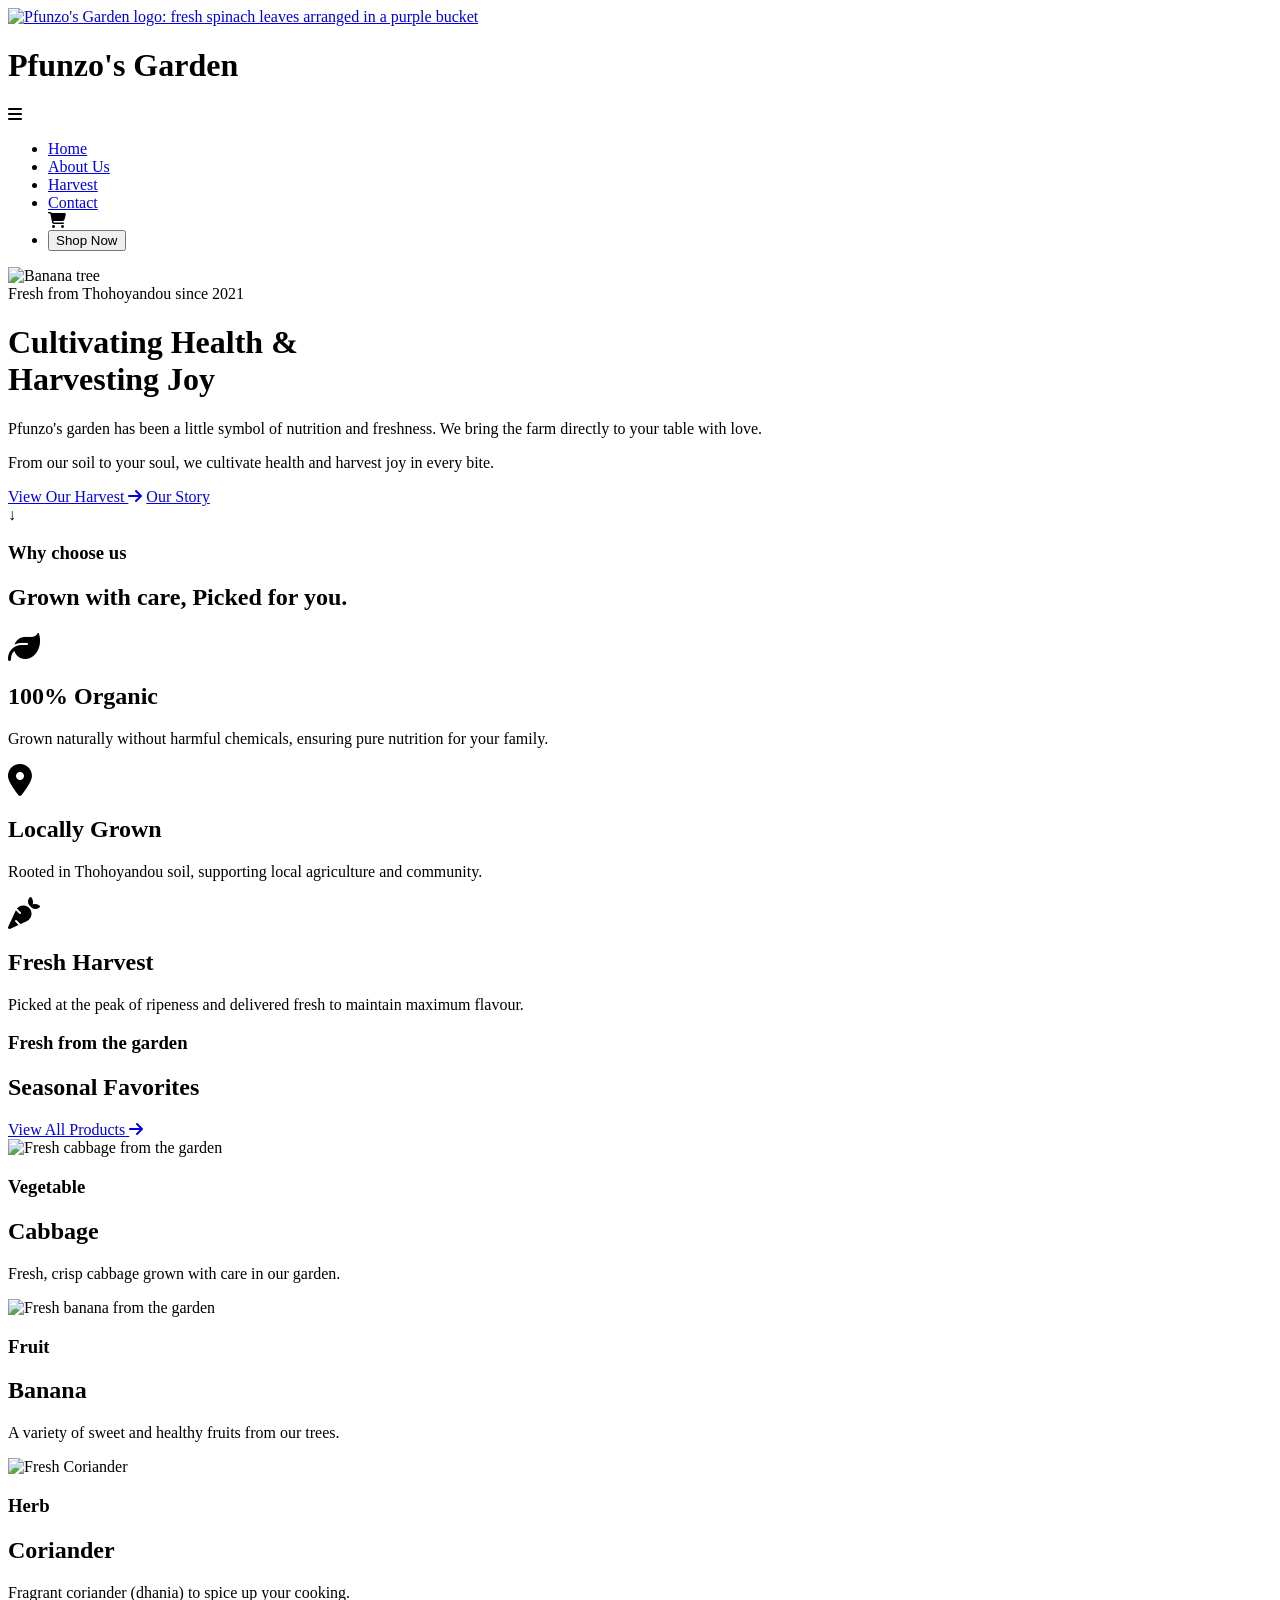
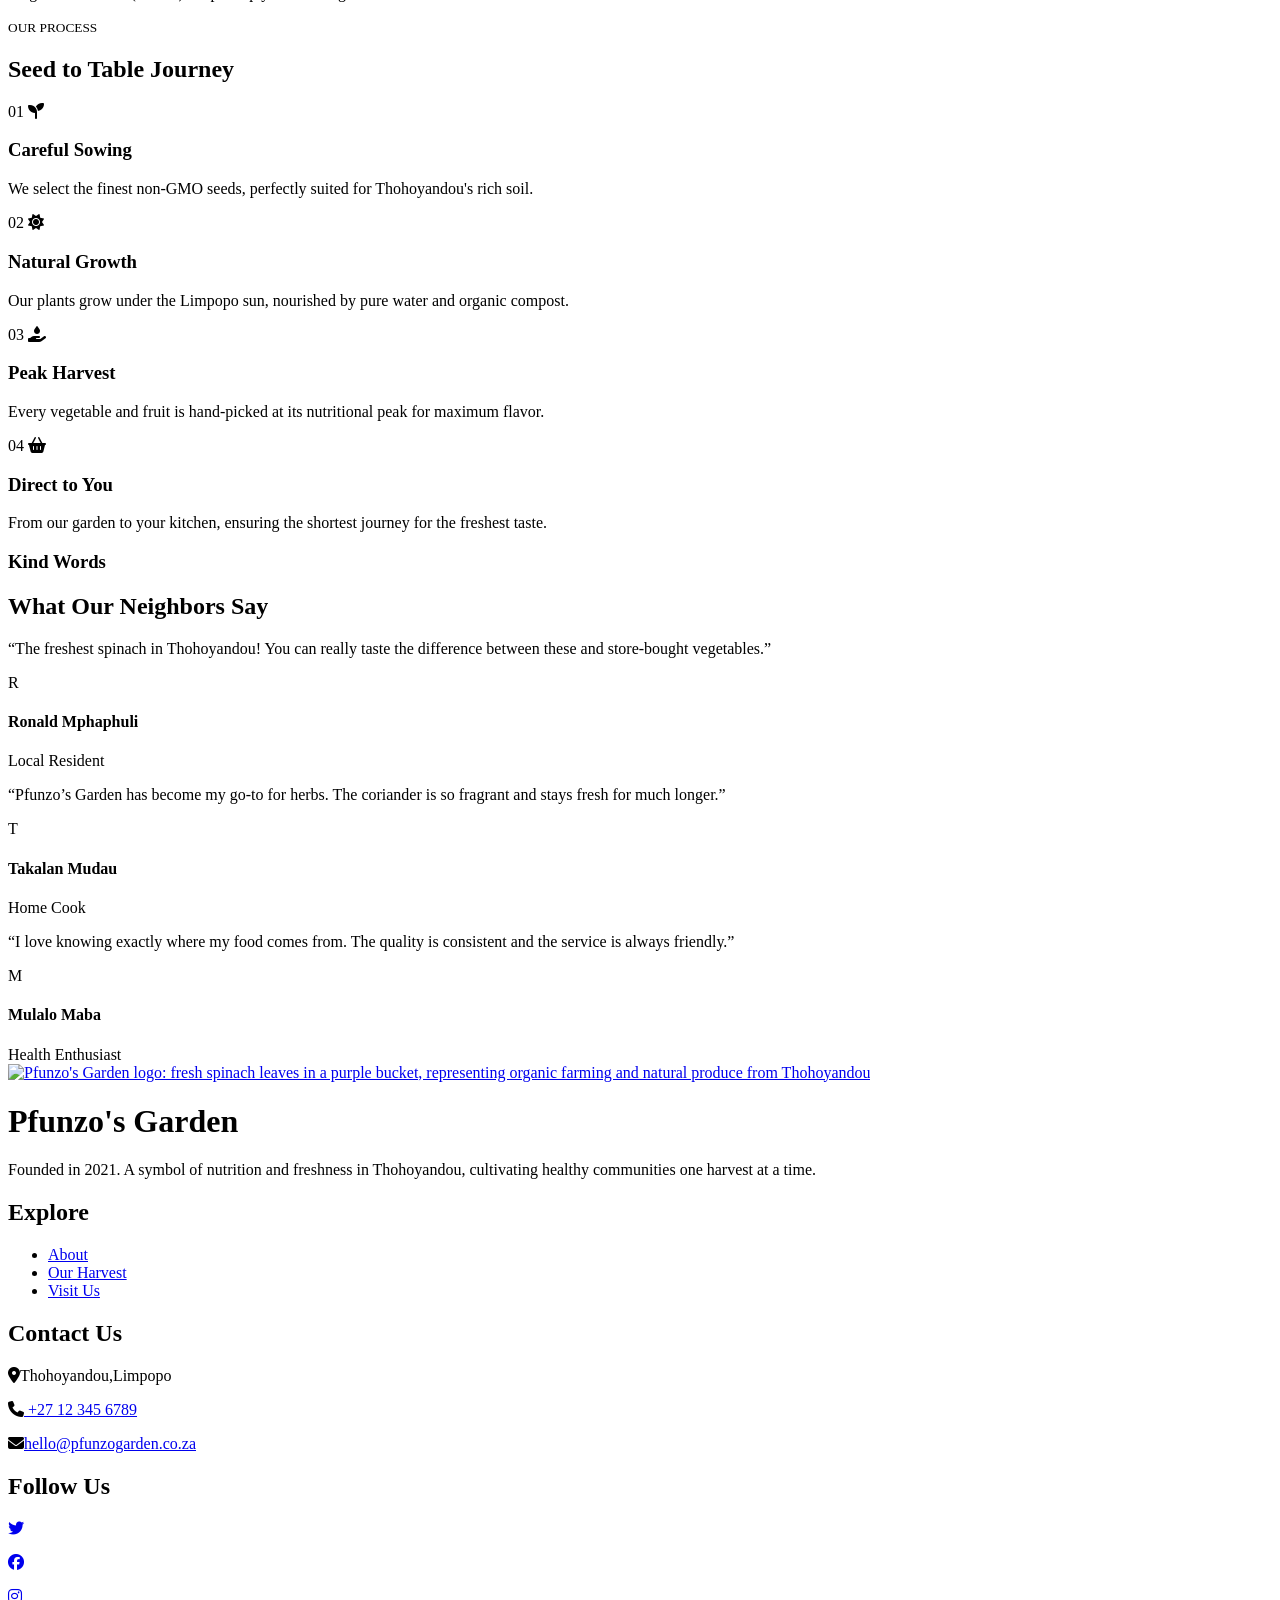
==== index.html @ eeae76d4 "Add files via upload" ====
<!DOCTYPE html>
<html>

<head>
    <title>Pfunzo's Garden | Home </title>
    <meta name="viewport" content="width=device-width, initial-scale=1.0">
    <link rel="stylesheet" href="css/navigation.css">
    <link rel="stylesheet" href="css/footer.css">
    <link rel="stylesheet" href="css/base.css">
    <link rel="stylesheet" href="css/index.css">
    <link href="https://fonts.googleapis.com/css2?family=Poppins:wght@400;500;600;700;800&display=swap" rel="stylesheet">
    <link rel="stylesheet" href="https://cdnjs.cloudflare.com/ajax/libs/font-awesome/6.4.0/css/all.min.css">

<body>

<header>
    <div class="logo-area">
        <a href="index.html">
            <img src="assets/images/logo.png" 
                 alt="Pfunzo's Garden logo: fresh spinach leaves arranged in a purple bucket">
        </a>
        <h1>Pfunzo's <span>Garden</span></h1>
    </div>

    <nav id="menu">
        <div class="menu-toggle" id="hamburger">
            <i class="fas fa-bars"></i> <!-- hamburger icon -->
        </div>
        <ul>
            <li><a href="index.html" >Home</a></li>
            <li><a href="about-us.html">About Us</a></li>
            <li><a href="products.html">Harvest</a></li>
            <li><a href="contact-us.html">Contact</a></li>
            <li class="fas fa-shopping-cart"></li>
            <li>
                <a href="products.html">
                    <button class="btn">Shop Now</button>
                </a>
            </li>
        </ul>
    </nav>
</header>

   

    <main>
        <!--    HERO     IMAGE-->
        <div class="hero">
            <img src="assets/images/hero.jpg" alt="Banana tree" loading="lazy">

            <div class="hero-overlay"></div>

            <div class="hero-content animate">
                <span class="tagline">Fresh from Thohoyandou since 2021</span>

                <!--<h1>
                    Cultivating   <span class="green">Health</span> &<span class="next-line"></span> 
                    Harvesting <span class="orange">Joy</span>
                </h1>-->

                <h1>
                    Cultivating <span class="green">Health</span> &<br>
                    Harvesting <span class="orange">Joy</span>
                </h1>

                <p>
                    Pfunzo's garden has been a little symbol of nutrition and freshness.
                    We bring the farm directly to your table with love.
                </p>
                <p>
                    From our soil to your soul, we cultivate health and harvest joy in every bite.
                </p>

                <div class="hero-buttons">
                    <a class="btn primary" href="products.html" >View Our Harvest <i class="fas fa-arrow-right"></i></a>
                    <a  href="about-us.html" class="btn secondary">Our Story</a>
                </div>

                <div class="down-arrow">
                    ↓
                </div>
            </div>
        </div>

        <!-- Mission -->
        <div class="product-mission">
            <h3>Why choose us</h3>
            <h2>Grown with care, Picked for you.</h2>

            <section class="garden-morale">
            
                <div class="product-category organic" >
                    <i class="fas fa-leaf fa-2x"></i>         <!-- organic -->
                    <h1>100% Organic</h1>
                    <p>Grown naturally without harmful chemicals, ensuring pure nutrition for your family.</p>

                </div>

                <div class="product-category local">
                    <i class="fas fa-map-marker-alt fa-2x"></i> <!-- local -->
                    <h1>Locally Grown</h1>
                    <p>Rooted in Thohoyandou soil, supporting local agriculture and community.</p>

                </div>

                <div class="product-category harvest">
                    <i class="fas fa-carrot fa-2x"></i>        <!-- fresh harvest -->
                    <h1>Fresh Harvest</h1>
                    <p>Picked at the peak of ripeness and delivered fresh to maintain maximum flavour.</p>

                </div>
                
            </section>
        
        </div>
       
        <!-- Products -->
        <div class="products">
            <h3 class="products-h3">Fresh from the garden</h3>
            <div class="products-header">
                 <h2 >Seasonal Favorites
                
            </h2>
            <a href="products.html" class="view-products">
                    View All Products
                    <i class="fas fa-arrow-right"></i>
                 </a>
            </div>
           
            
           <div class="product-grid">
                <div class="product-card">
                    <img src="assets/images/cabbage.jpg" alt="Fresh cabbage from the garden">
                    <h3 class="top-header"> Vegetable</h3>
                    <h2>Cabbage</h2>
                    <p>Fresh, crisp cabbage grown with care in our garden.</p>
                    <!--<p>In Season Now</p>
                    <a href="products.html"></a>-->
                </div>

                <div class="product-card">
                    <img src="assets/images/banana.jpg" alt="Fresh banana from the garden">
                    <h3 class="top-header">Fruit</h3>
                    <h2>Banana</h2>
                    <p>A variety of sweet and healthy fruits from our trees.</p>
                   <!-- <p>In Season Now</p>
                    <a href="products.html"></a>-->
                </div>

                <div class="product-card">
                    <img src="assets/images/herbs.jpeg" alt="Fresh Coriander">
                    <h3 class="top-header">Herb</h3>
                    <h2>Coriander</h2>
                    <p>Fragrant coriander (dhania) to spice up your cooking.</p>
                    <!--<p>In Season Now</p>
                    <a href="products.html"> </a>-->
                </div>
           </div> 
           </div>
        </div>
           
        <!--Process-->
        <section class="process">
            <small>OUR PROCESS</small>
            <h1>Seed to Table Journey</h1>

            <div class="steps">

                <div class="step">
                    <div class="icon-box">
                        <span class="number">01</span>
                        <i class="fa-solid fa-seedling"></i>
                    </div>
                    <h3>Careful Sowing</h3>
                    <p>We select the finest non-GMO seeds, perfectly suited for Thohoyandou's rich soil.</p>
                </div>

                <div class="step">
                    <div class="icon-box">
                        <span class="number">02</span>
                        <i class="fa-solid fa-sun"></i>
                    </div>
                    <h3>Natural Growth</h3>
                    <p>Our plants grow under the Limpopo sun, nourished by pure water and organic compost.</p>
                </div>

                <div class="step">
                    <div class="icon-box">
                        <span class="number">03</span>
                        <i class="fa-solid fa-hand-holding-droplet"></i>
                    </div>
                    <h3>Peak Harvest</h3>
                    <p>Every vegetable and fruit is hand-picked at its nutritional peak for maximum flavor.</p>
                </div>

                <div class="step">
                    <div class="icon-box">
                        <span class="number">04</span>
                        <i class="fa-solid fa-basket-shopping"></i>
                    </div>
                    <h3>Direct to You</h3>
                    <p>From our garden to your kitchen, ensuring the shortest journey for the freshest taste.</p>
                </div>

            </div>
        </section>



       

        <!--Testimonials-->
        <section class="testimonials">

            <div class="testimonials-header">
                <h3>Kind Words</h3>
                <h2>What Our Neighbors Say</h2>
            </div>

            <div class="testimonial-grid">

                <!-- Testimonial 1 -->
                <div class="testimonial-card">
                    <p class="testimonial-text">
                        “The freshest spinach in Thohoyandou! You can really taste the 
                        difference between these and store-bought vegetables.”
                    </p>

                    <div class="testimonial-user">
                        <div class="user-avatar">R</div>
                        <div class="user-info">
                            <h4>Ronald Mphaphuli</h4>
                            <span>Local Resident</span>
                        </div>
                    </div>
                </div>

            <!-- Testimonial 2 -->
            <div class="testimonial-card">
                <p class="testimonial-text">
                    “Pfunzo’s Garden has become my go-to for herbs. The coriander 
                    is so fragrant and stays fresh for much longer.”
                </p>

                <div class="testimonial-user">
                    <div class="user-avatar">T</div>
                    <div class="user-info">
                        <h4>Takalan Mudau</h4>
                        <span>Home Cook</span>
                    </div>
                </div>
            </div>

            <!-- Testimonial 3 -->
            <div class="testimonial-card">
                <p class="testimonial-text">
                    “I love knowing exactly where my food comes from. The quality 
                    is consistent and the service is always friendly.”
                </p>

                <div class="testimonial-user">
                    <div class="user-avatar">M</div>
                    <div class="user-info">
                        <h4>Mulalo Maba</h4>
                        <span>Health Enthusiast</span>
                    </div>
                </div>
            </div>

        </div>

    </section>

        
    </main>

    <footer >
        <div id="footer-logo">
            <!-- row with logo and title -->
            <div class="logo-row">
                <a href="index.html"><img src="assets/images/logo.png" alt="Pfunzo's Garden logo: fresh spinach leaves in a purple bucket, representing organic farming and natural produce from Thohoyandou"></a>
                <h1>Pfunzo's Garden</h1>
            </div>
            <p>Founded in 2021. A symbol of nutrition and freshness in Thohoyandou, cultivating healthy communities one harvest at a time.</p>
            
        </div>

        <div id="footer-explore">
            <h2>Explore</h2>
            <ul>
            
                <li><a href="about-us.html">About </a></li>
                <li><a href="product.html">Our Harvest</a></li>
                <li><a href="contact-us.html">Visit Us</a></li>
            </ul>
        </div>

        <div id="footer-contact">
            <h2>Contact Us</h2>
            <p> <i class="fas fa-map-marker-alt"></i>Thohoyandou,Limpopo</p>
            <p> <i class="fas fa-phone"></i><a href="tel:+27123456789"> +27 12 345 6789</a></p>
            <p><i class="fas fa-envelope"></i><a href="mailto:hello@pfunzogarden.co.za">hello@pfunzogarden.co.za</a></p>
        </div>

        <div id="footer-social">
            <h2>Follow Us</h2>
            
            <p><a href="https://www.twitter.com/pfunzogarden" target="_blank"><i class="fab fa-twitter"></i></a></p>
            <p> <a href="https://www.facebook.com/pfunzogarden" target="_blank">  <i class="fab fa-facebook"></i></a></p>
            <p><a href="https://www.instagram.com/pfunzogarden" target="_blank"><i class="fab fa-instagram"></i> </a></p>
            
        </div>

  
        
        
    </footer>
    <script src="script/navigation.js"></script>
</body>
</html>
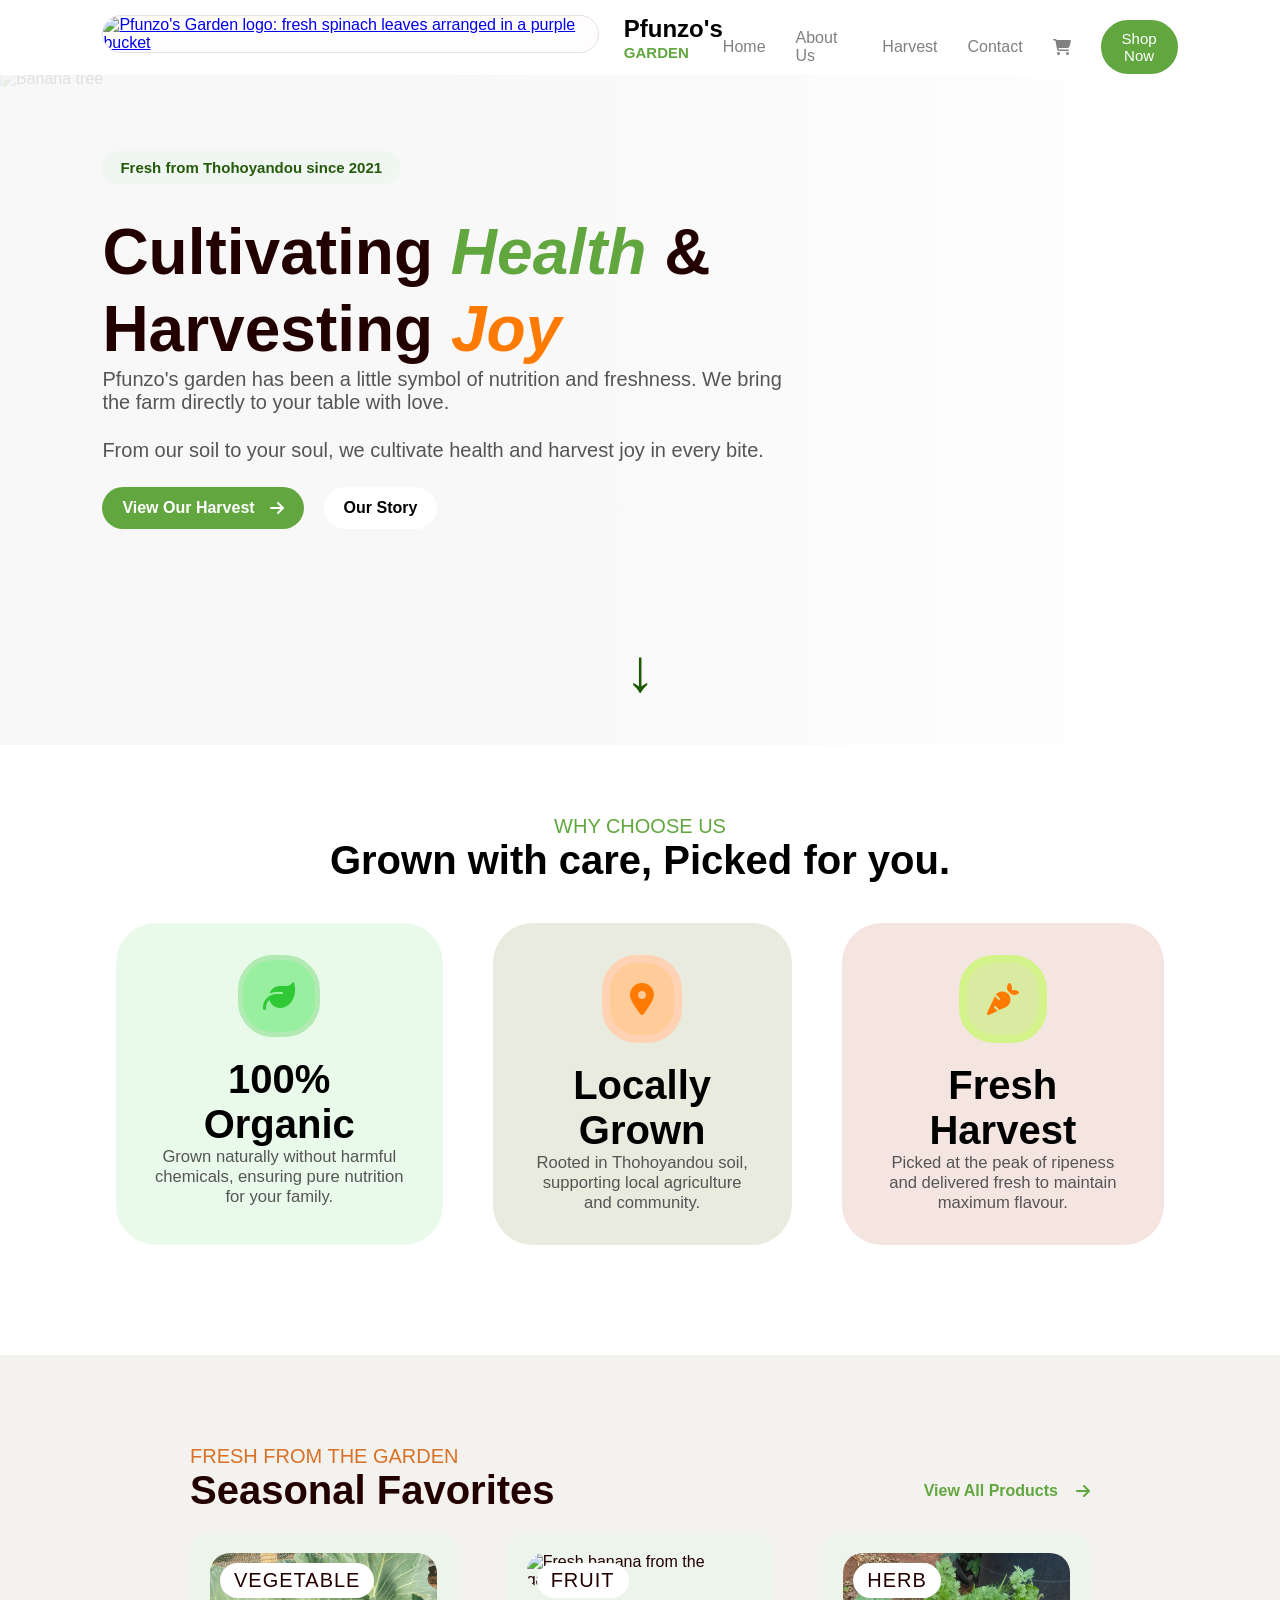
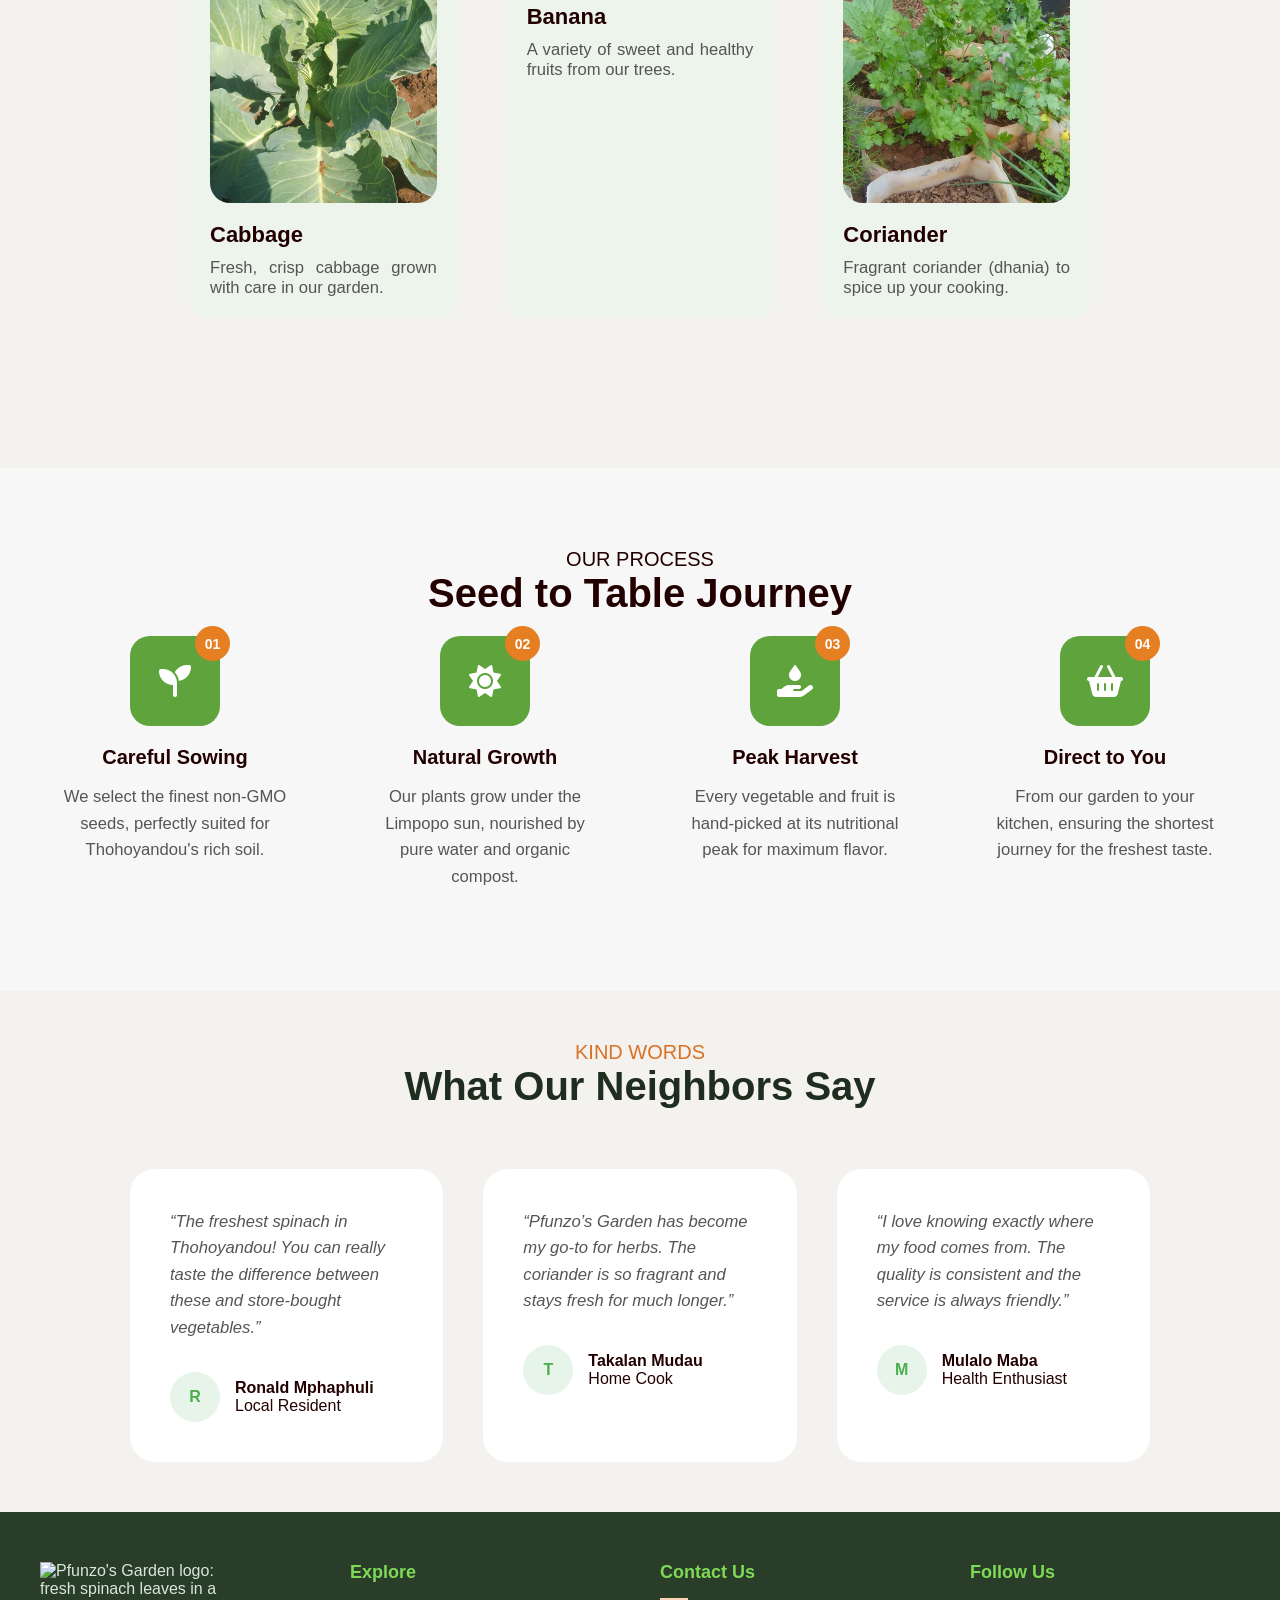
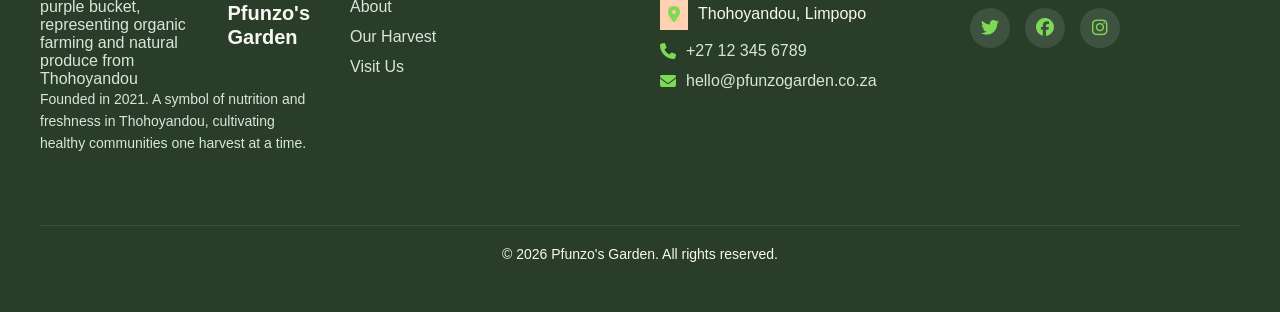
==== commit 3d06be48: "Add files via upload" ====
--- a/index.html
+++ b/index.html
@@ -23,10 +23,10 @@
     </div>
 
     <nav id="menu">
-        <div class="menu-toggle" id="hamburger">
-            <i class="fas fa-bars"></i> <!-- hamburger icon -->
-        </div>
-        <ul>
+        <div class="menu-toggle" id="hamburger"  onclick="toggleMenu()">
+            <i class="fas fa-bars" id="menu-icon"></i> <!-- hamburger icon -->
+        </div>
+        <ul id="nav-links">
             <li><a href="index.html" >Home</a></li>
             <li><a href="about-us.html">About Us</a></li>
             <li><a href="products.html">Harvest</a></li>
@@ -76,10 +76,11 @@
                     <a  href="about-us.html" class="btn secondary">Our Story</a>
                 </div>
 
-                <div class="down-arrow">
+                
+            </div>
+            <div class="down-arrow">
                     ↓
                 </div>
-            </div>
         </div>
 
         <!-- Mission -->
@@ -91,21 +92,21 @@
             
                 <div class="product-category organic" >
                     <i class="fas fa-leaf fa-2x"></i>         <!-- organic -->
-                    <h1>100% Organic</h1>
+                    <h2>100% Organic</h2>
                     <p>Grown naturally without harmful chemicals, ensuring pure nutrition for your family.</p>
 
                 </div>
 
                 <div class="product-category local">
                     <i class="fas fa-map-marker-alt fa-2x"></i> <!-- local -->
-                    <h1>Locally Grown</h1>
+                    <h2>Locally Grown</h2>
                     <p>Rooted in Thohoyandou soil, supporting local agriculture and community.</p>
 
                 </div>
 
                 <div class="product-category harvest">
                     <i class="fas fa-carrot fa-2x"></i>        <!-- fresh harvest -->
-                    <h1>Fresh Harvest</h1>
+                    <h2>Fresh Harvest</h2>
                     <p>Picked at the peak of ripeness and delivered fresh to maintain maximum flavour.</p>
 
                 </div>
@@ -156,13 +157,19 @@
                     <a href="products.html"> </a>-->
                 </div>
            </div> 
+           <div class="mobile-products-view">
+                <a href="products.html">
+                    View All Products
+                    <i class="fas fa-arrow-right"></i>
+                 </a>
+           </div>
            </div>
         </div>
            
         <!--Process-->
         <section class="process">
-            <small>OUR PROCESS</small>
-            <h1>Seed to Table Journey</h1>
+            <h3>OUR PROCESS</h3>
+            <h2>Seed to Table Journey</h2>
 
             <div class="steps">
 
@@ -297,19 +304,27 @@
 
         <div id="footer-contact">
             <h2>Contact Us</h2>
-            <p> <i class="fas fa-map-marker-alt"></i>Thohoyandou,Limpopo</p>
-            <p> <i class="fas fa-phone"></i><a href="tel:+27123456789"> +27 12 345 6789</a></p>
-            <p><i class="fas fa-envelope"></i><a href="mailto:hello@pfunzogarden.co.za">hello@pfunzogarden.co.za</a></p>
+            <ul>
+            
+                <li><i class="fas fa-map-marker-alt"></i>Thohoyandou, Limpopo</li>
+                <li> <i class="fas fa-phone"></i><a href="tel:+27123456789"> +27 12 345 6789</a></li>
+                <li><i class="fas fa-envelope"></i><a href="mailto:hello@pfunzogarden.co.za">hello@pfunzogarden.co.za</a></li>
+            </ul>
         </div>
 
         <div id="footer-social">
             <h2>Follow Us</h2>
             
-            <p><a href="https://www.twitter.com/pfunzogarden" target="_blank"><i class="fab fa-twitter"></i></a></p>
-            <p> <a href="https://www.facebook.com/pfunzogarden" target="_blank">  <i class="fab fa-facebook"></i></a></p>
-            <p><a href="https://www.instagram.com/pfunzogarden" target="_blank"><i class="fab fa-instagram"></i> </a></p>
-            
-        </div>
+            <div class="social-icons">  
+                 <a href="https://www.twitter.com/pfunzogarden" target="_blank"><i class="fab fa-twitter"></i></a>
+                <a href="https://www.facebook.com/pfunzogarden" target="_blank">  <i class="fab fa-facebook"></i></a>
+                <a href="https://www.instagram.com/pfunzogarden" target="_blank"><i class="fab fa-instagram"></i> </a>
+            
+            </div>
+           
+        </div>
+
+    </div>
 
   
         
--- a/css/navigation.css
+++ b/css/navigation.css
@@ -0,0 +1,160 @@
+header{
+    position: fixed;
+    top: 0;
+    width: 100%;
+    height: 75px;
+    display: flex;
+    background-color: white;
+    /*padding: 0 160px;*/
+    padding: 0 clamp(20px, 8vw, 160px);
+    
+    justify-content: space-between;
+    margin:0;
+    z-index: 1000; /* ensure header stays on top of other content */
+
+    
+}
+
+.logo-area{
+    display:flex;
+    gap: 15px;
+    padding-top: 15PX;
+}
+
+.logo-area img{
+    height: 50px;
+    width:auto;
+    background-color: rgb(255, 253, 253);
+    border: 1px solid rgb(229, 225, 225);
+    border-radius: 20px;
+    transition: transform 0.3s ease;
+ 
+}
+
+
+.logo-area img:hover {
+    transform: scale(1.1);
+}
+
+.logo-area h1{
+    font-family:'Franklin Gothic Medium', 'Arial Narrow', Arial, sans-serif;
+    font-size:24px;
+    text-align: left;
+    color: black;
+    padding-left: 10px;
+}
+
+.logo-area span{
+    color: #62a63f;
+    display:  block;
+    padding-left: 0;
+    font-size: 15px;
+    text-transform: uppercase;
+    
+}
+
+#menu{
+    /*padding-bottom:20px;*/
+    padding-top: 18px;
+    display: flex;
+    align-items: center;
+    gap:0.5rem;
+ 
+}
+
+nav ul{
+    display: flex;
+    gap: 30px;
+    list-style: none;
+    align-items: center;
+
+}
+
+#menu ul li a{
+    text-decoration: none;
+    color:gray;
+    text-align: center;
+    /**/
+    padding: 5px 0;
+    
+   
+}
+
+ #menu btn{
+    display: inline-block;
+    text-decoration: none;
+    padding: 0.5rem 1rem;
+}
+
+#menu a{
+   position: relative;
+}
+
+
+#menu .btn{
+    background-color: #62a63f;
+    color: white;
+    border: 10px solid #62a63f;
+    border-radius: 40px;
+    font-size: 15px;
+    cursor: pointer;
+    /**/
+   
+}
+
+.fa-shopping-cart{
+    color: grey;
+
+}
+
+.fa-shopping-cart:hover{
+    color: #4caf50;
+}
+
+#menu .btn:hover{
+    background-color: #4caf50;
+    border-color: #4caf50;
+    color: white;
+}
+
+#menu ul li a:hover{
+    color: #4caf50;
+}
+
+
+
+/* Hide menu toggle on desktop */
+.menu-toggle {
+    display: none;
+    
+}
+
+
+
+/* ====================
+   Mobile / Tablet
+==================== */
+@media screen and (max-width:768px){
+
+.menu-toggle{
+    display:block;
+}
+
+/* hide menu */
+#menu ul{
+    display:none;
+    flex-direction:column;
+    width:100%;
+    background:white;
+    position:absolute;
+    top:70px;
+    left:0;
+    padding:20px;
+}
+
+/* show menu when active */
+#menu ul.active{
+    display:flex;
+}
+
+}
--- a/css/footer.css
+++ b/css/footer.css
@@ -0,0 +1,235 @@
+
+
+footer{
+    background: rgb(41, 61, 41);
+    color: rgb(248, 248, 242);
+    padding: 50px 40px;
+    display: grid;
+    grid-template-columns: repeat(4, 1fr);
+    gap: 40px;
+    /**/
+}
+
+/* Logo Row */
+.logo-row{
+    display: flex;
+    align-items: center;
+    gap: 10px;
+}
+
+.logo-row img{
+    width: 40px;
+}
+
+.logo-row h1{
+    font-size: 20px;
+    margin: 0;
+}
+
+/* Footer headings */
+footer h2{
+    color: #7ed957;
+    margin-bottom: 15px;
+    font-size: 18px;
+}
+
+/* Text styling */
+footer p{
+    font-size: 14px;
+    line-height: 1.6;
+    color:#d9e6dc;
+}
+
+
+/* Links */
+footer a{
+    color: #d9e6dc;
+    text-decoration: none;
+}
+
+footer a:hover{
+    color: #9eb892;
+}
+
+/* Explore list */
+#footer-explore ul{
+    list-style: none;
+    padding: 0;
+    
+}
+
+#footer-explore li{
+    margin-bottom: 12px;
+    
+}
+
+
+#footer-contact ul {
+    list-style: none; 
+    padding: 0;       
+    margin: 0;        
+}
+
+#footer-contact li {
+    margin-bottom: 12px;
+    display: flex;       
+    align-items: center; 
+    gap: 10px;           
+}
+
+/*
+#footer-contact p{
+    display:flex;
+    align-items:center;
+    gap:10px;
+}*/
+
+#footer-contact i{
+    color:#7ed957;
+    
+}
+
+
+
+/* Social links */
+
+#footer-social{
+    display:flex;
+    flex-direction:column;
+}
+
+#footer-social .social-icons{
+    display:flex;
+    gap:15px;
+    margin-top:10px;
+}
+
+.social-icons a{
+    width:40px;
+    height:40px;
+    background:rgba(255,255,255,0.1);
+    border-radius:50%;
+    display:flex;
+    align-items:center;
+    justify-content:center;
+    color:#7ed957;
+    font-size:18px;
+    transition:0.3s;
+}
+
+.social-icons a:hover{
+    background:#ecf0ea;
+    color:#1e3a2f;
+}
+
+
+footer::after{
+    content: "© 2026 Pfunzo's Garden. All rights reserved.";
+    grid-column:1 /-1;
+    text-align: center;
+    margin-top: 30px;
+    padding-top: 20px;
+    border-top: 1px solid rgba(255,255,255,0.1);
+    font-size: 14px;
+}
+
+
+/* Responsive */
+
+@media (max-width: 900px){
+
+footer{
+    grid-template-columns: repeat(2, 1fr);
+    padding:40px 25px;
+}
+
+/* Logo row */
+
+.logo-row{
+display:flex;
+align-items:center;
+gap:12px;
+margin-bottom:10px;
+}
+
+.logo-row img{
+width:40px;
+}
+
+.logo-row h2{
+color:#3a7d44;
+font-size:22px;
+margin:0;
+}
+
+
+
+.footer-brand p{
+color:#5f6f65;
+line-height:1.6;
+}
+
+
+
+footer h3{
+margin-bottom:12px;
+font-size:20px;
+}
+
+
+
+.footer-links ul{
+list-style:none;
+padding:0;
+}
+
+.footer-links li{
+margin-bottom:10px;
+}
+
+.footer-links a{
+text-decoration:none;
+color:#5f6f65;
+}
+
+.footer-links a:hover{
+color:#3a7d44;
+}
+
+
+
+.footer-contact p{
+display:flex;
+align-items:center;
+gap:10px;
+margin:10px 0;
+color:#5f6f65;
+}
+
+.footer-contact i{
+color:#3a7d44;
+width:20px;
+text-align:center;
+}
+
+}
+
+
+@media (max-width:600px){
+
+footer{
+    grid-template-columns:1fr;
+    text-align:left;
+}
+
+    .logo-row{
+        justify-content:left;
+    }
+
+   .social-icons{
+        justify-content:left;
+    }
+
+  
+
+}
--- a/css/base.css
+++ b/css/base.css
@@ -0,0 +1,50 @@
+/* global reset styles */
+* {
+    margin: 0;
+    padding: 0;
+    box-sizing: border-box;
+}
+
+body {
+    font-family: 'Poppins', sans-serif;
+    color: #230000;
+    overflow-x: hidden;
+  
+}
+
+
+main{
+    padding-top: 70px;;
+    padding-left: 0px;
+    
+}
+
+/* Base Typography */
+/*
+body{
+font-family:'Poppins', sans-serif;
+line-height:1.6;
+color:#333;
+}*/
+
+h1{
+font-size:clamp(32px, 5vw, 65px);
+font-weight:800;
+line-height:1.2;
+}
+
+h2{
+font-size:clamp(20px, 3.5vw, 40px);
+font-weight:700;
+}
+
+h3{
+font-size:clamp(16px, 2.5vw, 20px);
+font-weight:100;/*600*/
+}
+
+p{
+font-size:clamp(15px, 1.3vw, 18px);
+color:#555;
+}
+
--- a/css/index.css
+++ b/css/index.css
@@ -0,0 +1,958 @@
+/*Hero style*/
+
+
+/*
+.hero{
+    width: 100%;
+    position: relative;
+    overflow: hidden;
+    height: 100vh;
+    margin: 0;
+    padding:0;
+}*/
+
+.hero{
+    position: relative;
+    min-height: 75vh;
+    display: flex;
+    align-items: center;
+    overflow: hidden;
+}
+
+
+.hero img{
+    position: absolute;
+    width: 100%;
+    height: 100%;
+    object-fit: cover;
+    z-index: 0;
+}
+
+ .hero-content{
+    position: absolute;
+    top:12%;
+    left:8%;
+    max-width: 680px;
+    z-index:2;
+
+   
+}
+
+.hero-overlay{
+    position: absolute;
+    width: 100%;
+    height: 100%;
+    background: linear-gradient(
+        to right,
+        rgba(248,247,247,0.9) 35%,
+        rgba(248,247,247,0.6) 60%,
+        rgba(248,247,247,0) 90%
+    );
+    z-index: 1;
+}
+
+
+.tagline{
+    color:  #255a0a;
+    font-size: 15px;
+    font-weight: 700;
+    background-color: #f0f6f2;
+    border: 25px;
+    border-radius: 15px;
+    padding: 8px 18px;
+    margin-bottom: 30PX;
+    display: inline-block;
+   
+   
+}
+/*
+.hero-content{
+    position: relative;
+    z-index: 2;
+    max-width: 650px;
+    padding-left: 8%;
+}*/
+
+/*
+.hero-content h1{
+   /* font-size:65px;
+    font-weight: 800;
+    
+    line-height: 1.2;
+    margin-bottom: 30px;
+}*/
+
+
+
+span.green{
+    color:#62a63f;
+    font-weight: 600;
+    font-style: italic;
+   
+}
+
+span.orange{
+    color: #ff7a00;
+    font-weight: 600;
+    font-style: italic;
+    
+}
+
+/*span.next-line{
+    display: block;
+}*/
+/*
+.hero-content p{
+    text-align: left;
+    font-size: 24px;
+    color:#555;
+    margin-bottom: 30px;
+    /**/
+}
+
+
+
+.hero-buttons{
+    display: flex;
+    gap:35px;
+    z-index: 400;
+    align-items: center;
+  
+}
+*/
+.hero-content h1{
+   /* font-size: 65px;*/
+    line-height: 1.2;
+    margin-bottom: 25px;
+    /*padding-bottom: 45px;*/
+}
+
+/* Paragraph */
+.hero-content p{
+    font-size: 20px;
+    margin-bottom: 25px;
+}
+
+/* Buttons */
+.hero-buttons{
+    display: flex;
+    gap: 20px;
+}
+
+
+.hero-buttons .btn {
+    display: flex; 
+    gap: 10px;
+    align-items: center;
+    padding: 12px 20px;
+    font-weight: 600;
+    transition: all 0.9s ease;
+    cursor: pointer;
+    
+    
+}
+
+
+
+.hero-buttons .btn.primary{
+    border: none;
+    border-radius: 90px;
+    text-decoration: none;
+    color: white;
+    background-color: #62a63f;
+}
+
+.hero-buttons .btn.primary:hover {
+    background-color: #4caf50;
+    transform: translateY(-3px);
+    /*border-color:#4caf50;*/
+ 
+}
+
+.hero-buttons i{
+    color: white;
+    margin-left: 5px;
+
+   
+}
+
+.hero-buttons .btn.secondary{
+    color:black;
+    background-color: white;
+    border: none;
+    border-radius: 90px;
+    text-decoration: none;
+
+    
+}
+
+
+
+.hero-buttons .btn.secondary:hover {
+    background-color: #cde7cd;
+    border-color: none;
+    color: white;
+    transform: translateY(-3px);
+ 
+}
+
+
+.down-arrow {
+  font-size: 60px;
+  height:auto;
+  color: #205906;
+  margin-top: -50px;
+ 
+  font-weight: bolder;
+  animation: bounce 1.5s infinite;
+  position:absolute;
+  bottom:40px;
+  left:50%;
+  transform:translateX(-50%);
+  z-index: 1;
+}
+
+@keyframes bounce {
+  0%, 100% { transform: translateY(0); }
+  50% { transform: translateY(30px); }
+}
+
+/* Base animation style */
+.animate{
+    opacity:0;
+    transform: translateY(40px);
+    animation: fadeUp 1s ease forwards;
+}
+
+
+@keyframes fadeUp{
+    from{
+        opacity:0;
+        transform:translateY(40px);
+    }
+
+    to{
+        opacity:1;
+        transform:translateY(0);
+    }
+}
+
+/* Mission */
+
+.product-mission{
+    padding: 70px 24px;
+    /**/
+}
+.product-mission h3{
+   color: #62a63f;
+   text-align: center;
+   text-transform: uppercase;
+   /*font-size: 18px;*/
+   font-weight: 100;
+}
+
+.product-mission h2{
+    color: black;
+    text-align: center;
+    font-weight: 800;
+    /*font-size: 39px;*/
+    /**/
+
+}
+
+.garden-morale{
+    display: flex;
+    justify-content: space-between;
+    padding: 0 92px;
+    gap: 50px;
+    margin: 40px 0;
+}
+
+.product-category{
+    padding: 32px 35px;
+    text-align: center;
+    border-radius: 40px;
+
+}
+
+.product-category:hover{
+    transform: translateY(-5px);
+  
+}
+
+.product-category i{
+    border-radius: 35px;
+   /* font-size: 35px;*/
+    padding: 20px;
+    margin-bottom: 20px;
+}
+.product-category.organic{
+    background-color: #eafaea;
+}
+
+.product-category.local{
+    background-color: #e8ebdd;
+}
+
+.product-category.harvest{
+    background-color: #f5e5e1;
+}
+
+.fa-leaf{
+    color:#30c835;
+    border: #b2eab4 solid 5px;
+    background-color: rgb(152, 239, 160);
+}
+.fa-map-marker-alt{
+    color: #ff7a00;
+    border: #ffd2b4 solid 8px;
+    background-color: rgb(255, 204, 153);
+}
+.fa-carrot{
+    color: #ff7a00;
+    border: #d4f38b solid 8px;
+    background-color: rgb(218, 234, 161);
+}
+
+.garden-morale.fas{
+    border-radius: 15px;
+    padding-bottom: 15px;
+    margin-bottom: 20px;
+}
+
+.product-category h1{
+    font-size: 24px;
+    font-style: bold;
+    margin-bottom: 10px;
+}
+
+.product-category p{
+    /**/
+   /* font-size: 16px;*/
+    color: #555;
+    text-align: center;
+}
+
+/* Products */
+.products{
+    background-color: #f4f2ee;
+    padding: 90px 190px;
+    /**/
+   
+
+}
+.products-h3 {
+    color:#d97126;
+    /*font-family:Cambria, Cochin, Georgia, Times, 'Times New Roman', serif;*/
+    text-transform: uppercase;
+   /* font-size: 18px;*/
+    font-weight: 50px;
+    
+}
+/*
+.products h2{
+   
+
+}*/
+
+.products-header{
+    display: flex;
+    justify-content: space-between;
+    align-items: center;
+    
+}
+
+.view-products{
+    display: flex;
+    align-items: center;
+    gap: 18px;
+    text-decoration: none;
+    color: #62a63f;
+    font-weight: 600;
+   /* font-size: 24px;*/
+    /**/
+}
+
+.mobile-products-view{
+     display: none;   
+    }
+
+
+.products a{
+    text-decoration: none;
+    color:#62a63f;
+    font-weight:bolder;
+    /*font-size: 18px;*/
+    
+}
+
+
+.view-products:hover {
+    color: #4CAF50;
+}
+
+
+.view-products:hover i {
+    transform: translateX(5px);
+}
+
+
+.products span.fa-arrow-right{
+    padding-left: 8px;
+    font-size: 20px;
+    color: #62a63f;
+}
+
+
+
+
+.product-grid{
+    display: grid;
+    grid-template-columns: repeat(3, 1fr);
+    gap: 50px;
+    width: 100%;
+    overflow: hidden;
+    margin-bottom: 60px;
+    
+   /* height: 100vw;*/
+ 
+}
+
+.product-card{
+    background: rgb(236, 244, 236);
+    border-radius: 20px;
+    margin-top: 20px;
+    position: relative;
+    padding: 20px;
+   
+
+}
+
+.product-card img{
+    
+    width: 100%;
+    height: 250px;
+    object-fit: cover;
+    border-radius: 20px;
+   
+}
+
+.product-card h3{
+    position: absolute;
+    top: 30px;
+    left: 30px;
+    background-color: white;
+    padding: 6px 14px;
+    border-radius: 20px;
+    text-transform: uppercase;
+    letter-spacing: 1px;
+    /*font-size: 14px;*/
+    /**/
+}
+
+.product-card h2{
+    /**/
+    font-size: 22px;
+    margin: 15px 0 10px 0;
+}
+
+
+.product-card p{
+    text-align: justify;
+   /* font-size: 15px;*/
+}
+
+.product-card:hover{
+    transform: translateY(-5px);
+    box-shadow: 0 10px 20px rgba(120, 196, 73, 0.1);
+}
+
+/* Process*/
+.process {
+    padding: 80px 40px;
+    margin:0;
+    text-align: center;
+    background: #f6f7f6;
+    /**/
+}
+
+.process small {
+    color: #6ba84f;
+    font-weight: 600;
+    text-transform: uppercase;
+    font-size: 18px;
+    
+}
+
+.process h1 {
+   /* font-size: 48px;*/
+    margin-top: 10px;
+    margin-bottom: 60px;
+    font-weight: 700;
+}
+
+.steps {
+    display: grid;
+    grid-template-columns: repeat(auto-fit, minmax(250px, 1fr));
+    gap: 40px;
+    max-width: 1200px;
+    margin: auto;
+}
+
+.step {
+    position: relative;
+    padding: 20px;
+}
+
+.icon-box {
+    width: 90px;
+    height: 90px;
+    background: #5ea33c;
+    border-radius: 20px;
+    margin: 0 auto 20px auto;
+    display: flex;
+    align-items: center;
+    justify-content: center;
+    position: relative;
+}
+
+.icon-box i {
+    font-size: 32px;
+    color: white;
+}
+
+.number {
+    position: absolute;
+    top: -10px;
+    right: -10px;
+    background: #e67e22;
+    color: white;
+    font-size: 14px;
+    font-weight: 600;
+    width: 35px;
+    height: 35px;
+    border-radius: 50%;
+    display: flex;
+    align-items: center;
+    justify-content: center;
+}
+
+.step h3 {
+    /*font-size: 20px;*/
+    margin-bottom: 15px;
+    font-weight: 600;
+}
+
+.step p {
+    /*font-size: 15px;*/
+    line-height: 1.6;
+    color: #555;
+}
+
+
+/* testimonial */
+.testimonials {
+    background: #f4f2ee;
+    padding: 50px 130px;
+    
+}
+
+.testimonials-header {
+    text-align: center;
+    margin-bottom: 60px;
+    /**/
+}
+
+.testimonials-header h3 {
+    color: #d97126;
+    text-transform: uppercase;
+    /*font-size: 18px;*/
+}
+
+.testimonials-header h2 {
+    /*font-size: 48px;*/
+    color: #1f2d1f;
+}
+
+.testimonial-grid {
+    display: grid;
+    grid-template-columns: repeat(3, 1fr);
+    gap: 40px;
+}
+
+.testimonial-card {
+    background: white;
+    padding: 40px;
+    border-radius: 25px;
+}
+
+.testimonial-text {
+    font-style: italic;
+    margin-bottom: 30px;
+    line-height: 1.6;
+   /* font-size: 20px;*/
+}
+
+.testimonial-user {
+    display: flex;
+    align-items: center;
+    gap: 15px;
+}
+
+.user-avatar {
+    width: 50px;
+    height: 50px;
+    background: #e6f4ea;
+    border-radius: 50%;
+    display: flex;
+    align-items: center;
+    justify-content: center;
+    font-weight: bold;
+    color: #4aae4d;
+}
+
+/* LARGE dESKTOP*/
+/*@media(min-width:1990px){
+    .hero-content{
+        max-width: 1000px;
+    }
+    .hero-content h1{
+        font-size: 90px;
+    }
+    .hero-content p{
+        font-size: 28px;
+    }
+}*/
+
+@media(max-width:1024px){
+
+    .hero{
+    min-height: 78vh;
+    }
+    .product-mission{
+        padding: 50px 24px;
+    }
+    .garden-morale{
+        margin:0;
+    }
+}
+
+@media (max-width:768px){
+    nav ul{
+    display:none;
+}
+
+    .menu-toggle{
+    display:block;
+}
+
+    header{
+        padding: 0 20px;
+    }
+
+    .hero{
+    min-height: 90vh;
+  
+}
+
+.hero-content{
+    padding: 50px 20px;
+    max-width:100%;
+
+}
+
+.hero-buttons{
+    flex-direction:column;
+    align-items:flex-start;
+}
+
+
+    .garden-morale{
+        display: grid;
+        grid-template-columns:  1fr;
+        gap: 25px;
+        padding: 0;
+    }
+
+
+
+    .products{
+        padding:40px 20px;
+    }
+
+
+    /*.products h2{
+        font-size: 36px;
+    
+
+    }*/
+
+
+    .products span.fa-arrow-right{
+        padding-left: 8px;
+        /*font-size: 20px;*/
+        color: #62a63f;
+    }
+
+
+
+
+    .product-grid{
+        display: grid;
+        grid-template-columns: 1fr;
+        gap: 20px;
+        width: 100%;
+        overflow: hidden;
+        margin-bottom: 60px;
+    
+    
+    }
+
+/*
+    .product-card h2{
+        font-size: 20px;
+    }
+
+
+    .product-card p{
+        font-size: 12px;
+    }
+
+
+
+    .process h1{
+        font-size:32px;
+    }*/
+
+
+    .testimonials{
+        padding:60px 20px;
+    }
+
+   /* .testimonials-header h2{
+        font-size:32px;
+    }*/
+
+    .testimonial-grid{
+        grid-template-columns:1fr;
+    }
+
+}
+
+
+
+
+
+
+/* =========================
+   TABLET (≤1024px)
+   ========================= */
+
+@media (max-width:1024px){
+
+    .hero-content{
+        top:10%;/**/
+        left:6%;
+        max-width:590px;
+    }
+
+  /*  .hero-content h1{
+        font-size:52px;
+    }*/
+
+    .hero-buttons{
+        flex-direction:row;
+        gap: 15px;
+        padding: 0;
+        margin: 0;
+        
+
+    }
+
+    .down-arrow{
+        display: none;
+    }
+}
+
+@media (max-width:600px){
+    .product-grid{
+    grid-template-columns:1fr;
+    gap:30px;
+}
+}
+
+/* Mobile*/
+@media (max-width:480px){
+
+/*
+.products h2{
+    font-size:28px;
+}
+
+.process h1{
+    font-size:28px;
+}*/
+
+
+
+.hero{
+    min-height: 90vh;
+    height: auto;
+}
+
+
+.hero img {
+   position: absolute;
+    width: 100%;
+    height: 100%;/**/
+    object-fit: cover;
+    z-index: 0;
+}
+
+
+.hero-content{
+    position: relative;
+    top:auto;
+    left:auto;
+    padding: 80px 20px 40px 20px;
+    max-width: 100%;
+ /*   font-size:32;*/
+}
+
+
+
+.hero-overlay {
+  
+    background: linear-gradient(
+    to right,
+    rgba(255,255,255,0.92) 60%,
+    rgba(255,255,255,0.6) 85%,
+    rgba(255,255,255,0) 100%
+);
+    
+}
+
+.tagline{
+    color:  #255a0a;
+    font-size: 12px;/**/
+    font-weight: 600;/**/
+    background-color: #f0f6f2;
+    border: 25px;
+    border-radius: 15px;
+    padding: 8px 18px;
+    margin-bottom: 30PX;
+    display: inline-block;
+    /**/
+   
+}
+
+
+
+.hero-content h1{
+   /* font-size:34px;*//**/
+    /**/
+    font-weight: 600;
+    
+    line-height: 1.2;
+    margin-bottom: 20px;/**/
+}
+
+
+.hero-content p{
+    text-align: left;
+   /* font-size: 16px;*//**/
+    color:#212020;
+    margin-bottom: 25px;/**/
+    /**/
+}
+
+
+
+.hero-buttons{
+    display: flex;
+    gap:25px;
+    z-index: 600;
+    font-size: 14px;
+     
+}
+
+.hero-buttons .btn {
+    display: flex; 
+    gap: 10px;
+    padding: 10px 10px;
+    font-weight: 300;
+   
+    
+}
+
+.hero-buttons .btn.primary{
+    border: none;
+    border-radius: 90px;
+    text-decoration: none;
+    color: white;
+    background-color: #62a63f;
+}
+
+.hero-buttons .btn.primary:hover {
+    background-color: #4caf50;
+    transform: translateY(-3px);
+    /*border-color:#4caf50;*/
+ 
+}
+
+.hero-buttons i{
+    color: white;
+    margin-left: 5px;
+
+   
+}
+
+.hero-buttons .btn.secondary{
+    color:black;
+    background-color: white;
+    border: none;
+    border-radius: 90px;
+    text-decoration: none;
+}
+
+
+
+.hero-buttons .btn.secondary:hover {
+    background-color: #cde7cd;
+    border-color: none;
+    color: white;
+    transform: translateY(-3px);
+ 
+}
+
+
+    .products-h3 { 
+        font-size: 15px;
+        font-weight: 100;
+        
+    }
+
+   /* .products-header h2{
+        font-size: 18px;
+    }*/
+
+    .products-header a{
+        display:none;
+    }
+
+    .process h3{
+        color:#d97126;
+    }
+
+    .view-products{
+        display: none;
+    }
+
+    .mobile-products-view{
+        display: block;
+        text-align: center;
+    }
+
+    
+}
+
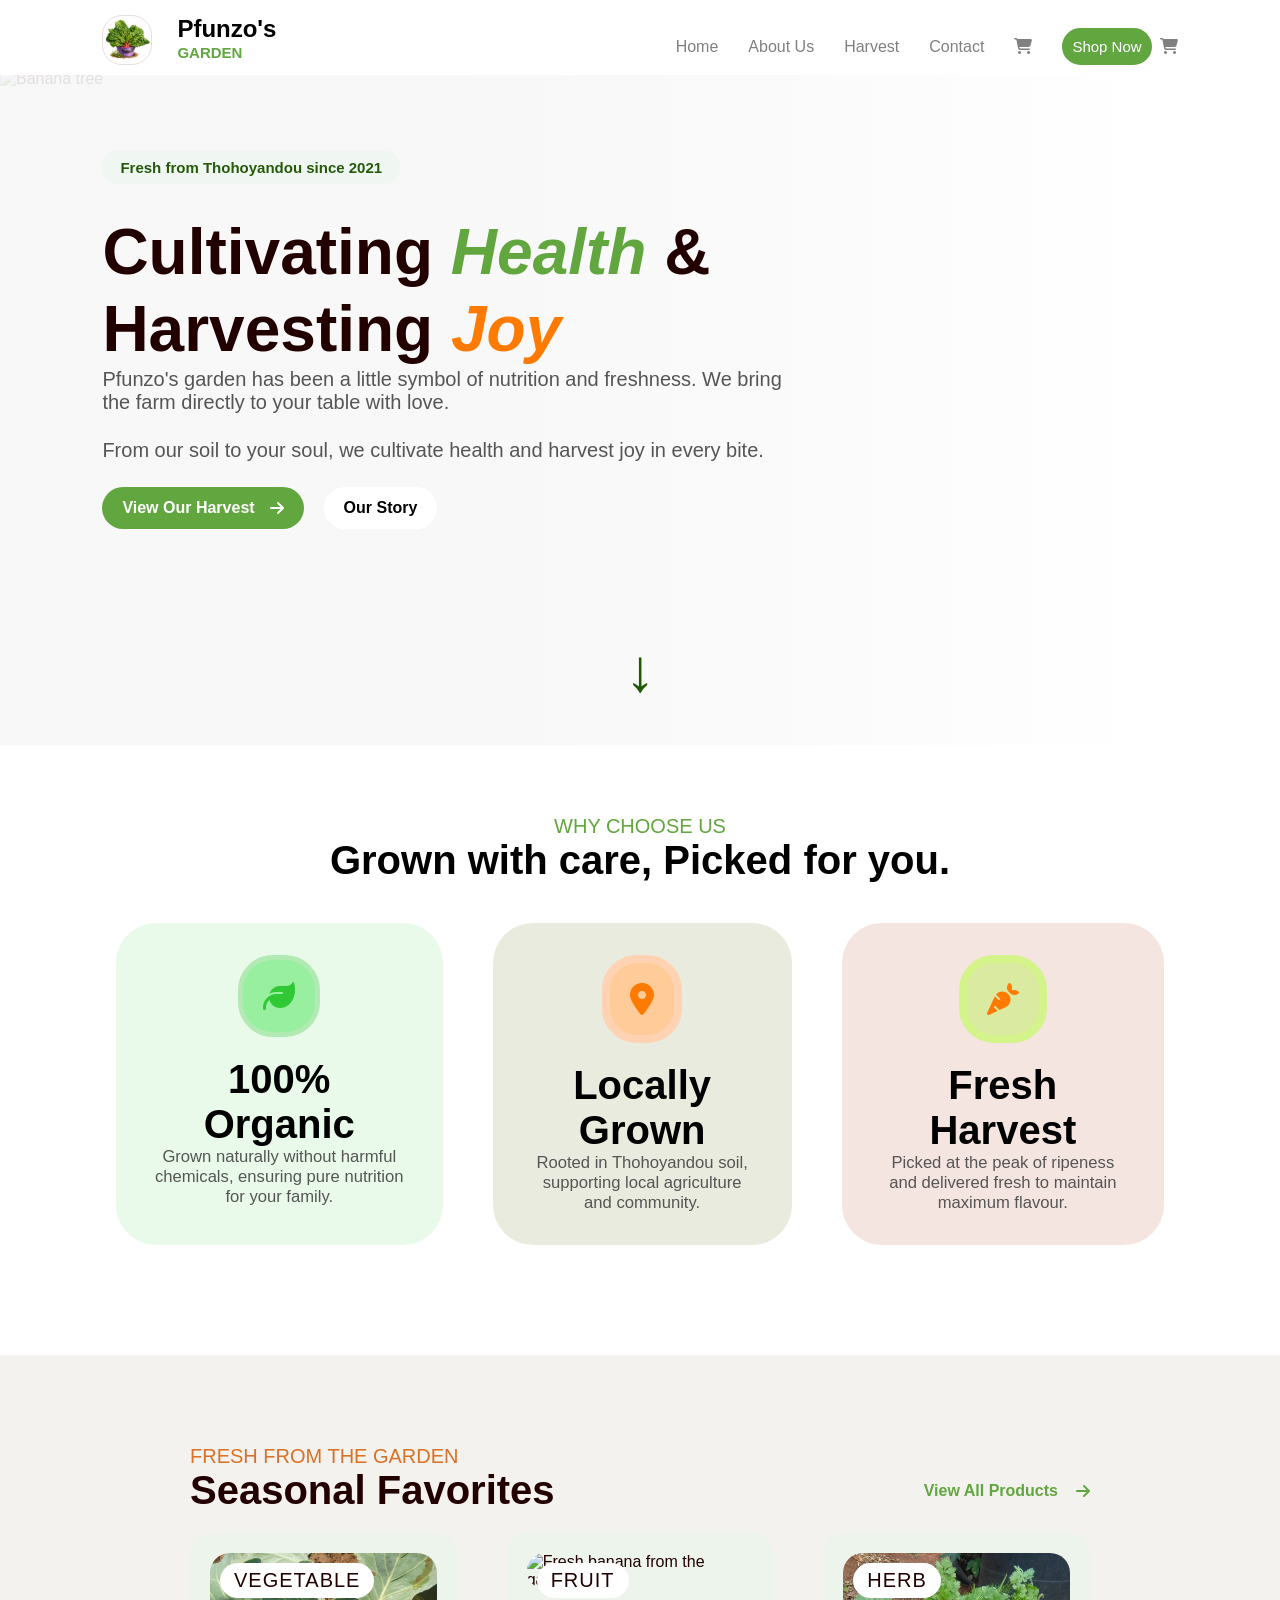
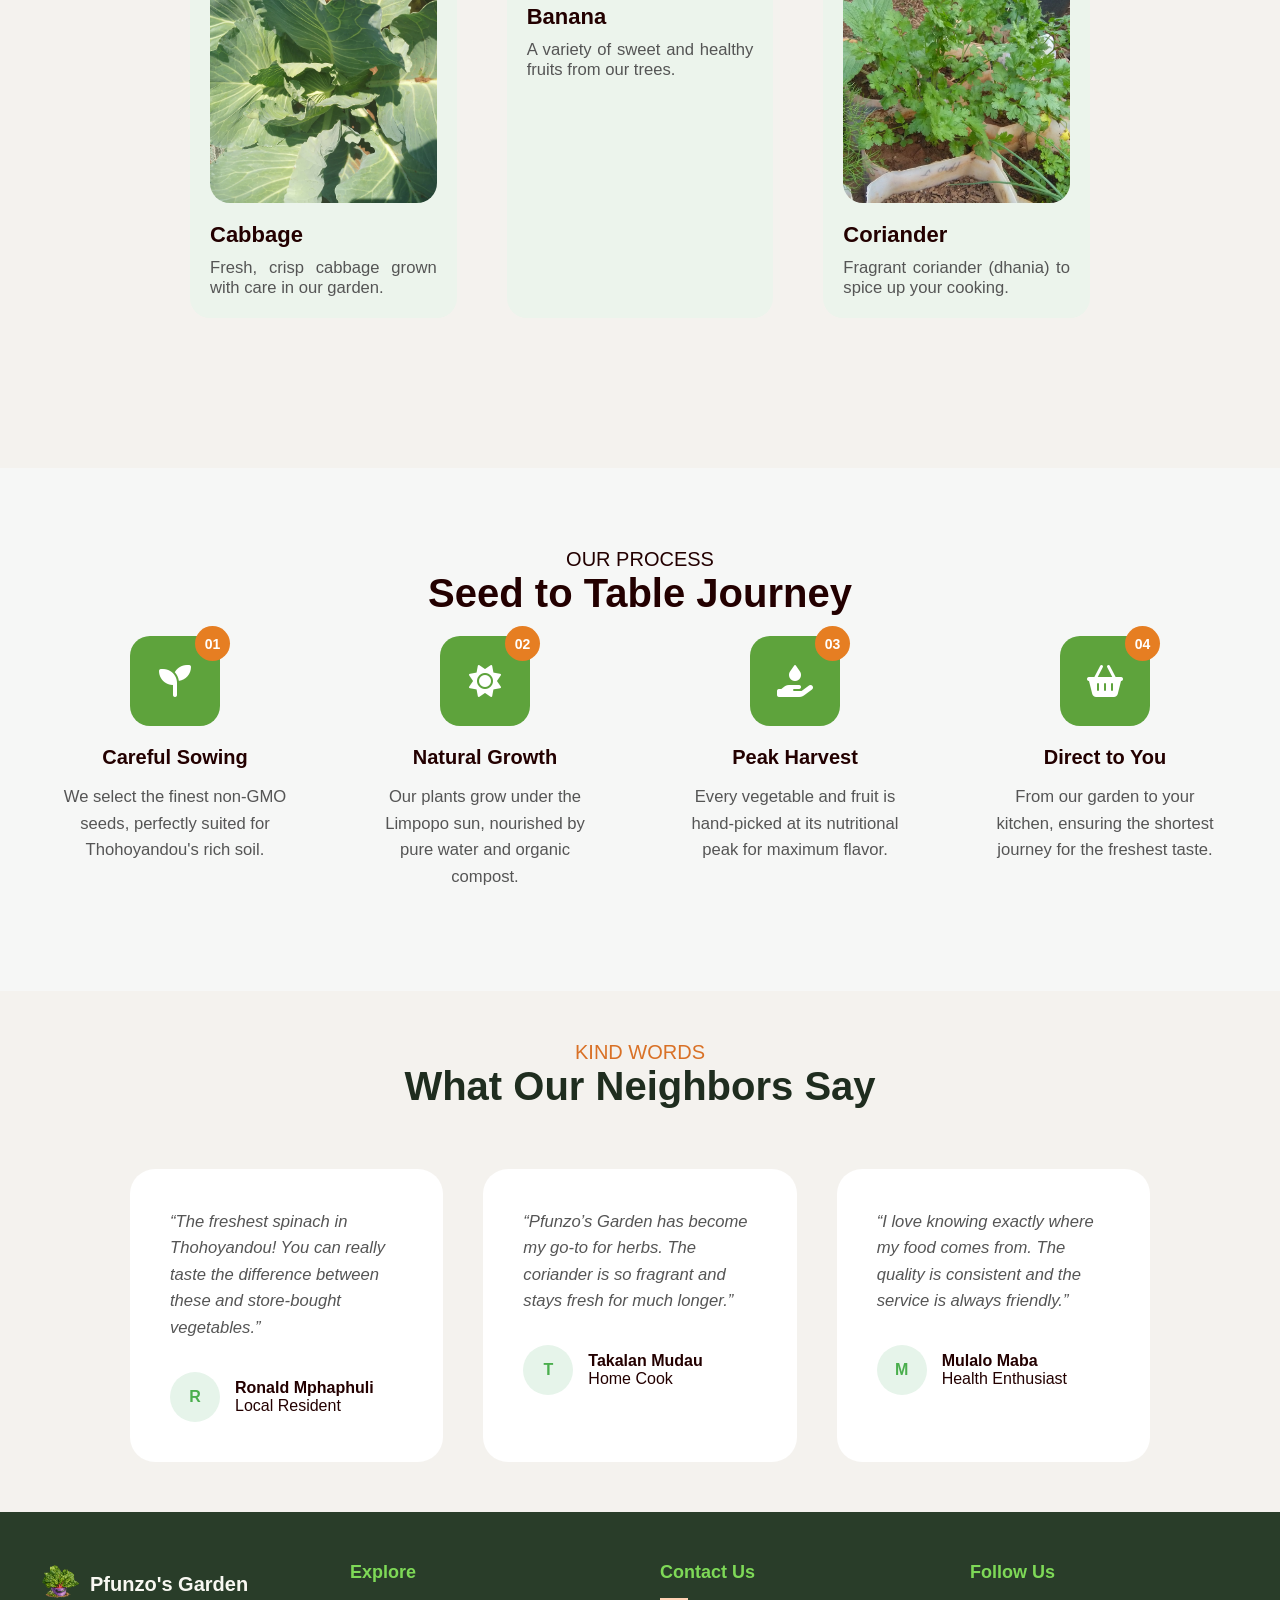
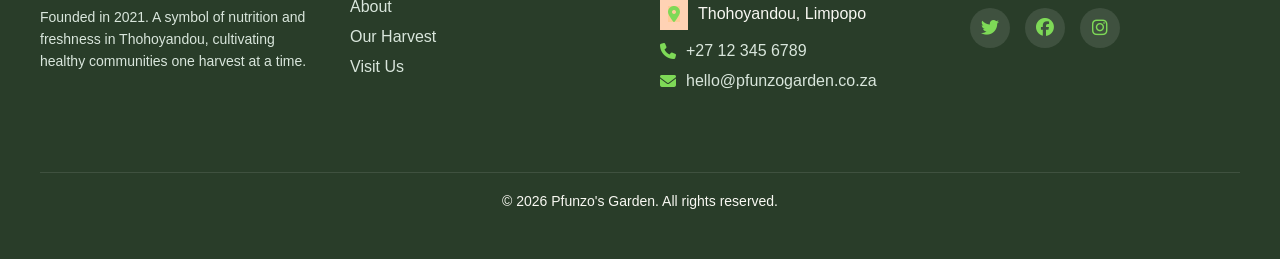
==== commit 1af3e11c: "Update index.html" ====
--- a/index.html
+++ b/index.html
@@ -13,6 +13,7 @@
 
 <body>
 
+
 <header>
     <div class="logo-area">
         <a href="index.html">
@@ -23,23 +24,39 @@
     </div>
 
     <nav id="menu">
-        <div class="menu-toggle" id="hamburger"  onclick="toggleMenu()">
-            <i class="fas fa-bars" id="menu-icon"></i> <!-- hamburger icon -->
-        </div>
+       
         <ul id="nav-links">
             <li><a href="index.html" >Home</a></li>
             <li><a href="about-us.html">About Us</a></li>
             <li><a href="products.html">Harvest</a></li>
             <li><a href="contact-us.html">Contact</a></li>
-            <li class="fas fa-shopping-cart"></li>
+            <li class="cart-icon">
+                    <i class="fas fa-shopping-cart"></i>
+            </li>
             <li>
                 <a href="products.html">
                     <button class="btn">Shop Now</button>
                 </a>
             </li>
+
+            
         </ul>
+
+        <div class="mobile-icons">
+
+                <div class="mobile-cart">
+                    <i class="fas fa-shopping-cart"></i>
+                </div>
+
+                 <div class="menu-toggle" id="hamburger"  onclick="toggleMenu()">
+                    <i class="fas fa-bars" id="menu-icon"></i> <!-- hamburger icon -->
+                </div>
+
+         </div>
     </nav>
 </header>
+
+   
 
    
 
@@ -332,4 +349,4 @@
     </footer>
     <script src="script/navigation.js"></script>
 </body>
-</html>+</html>
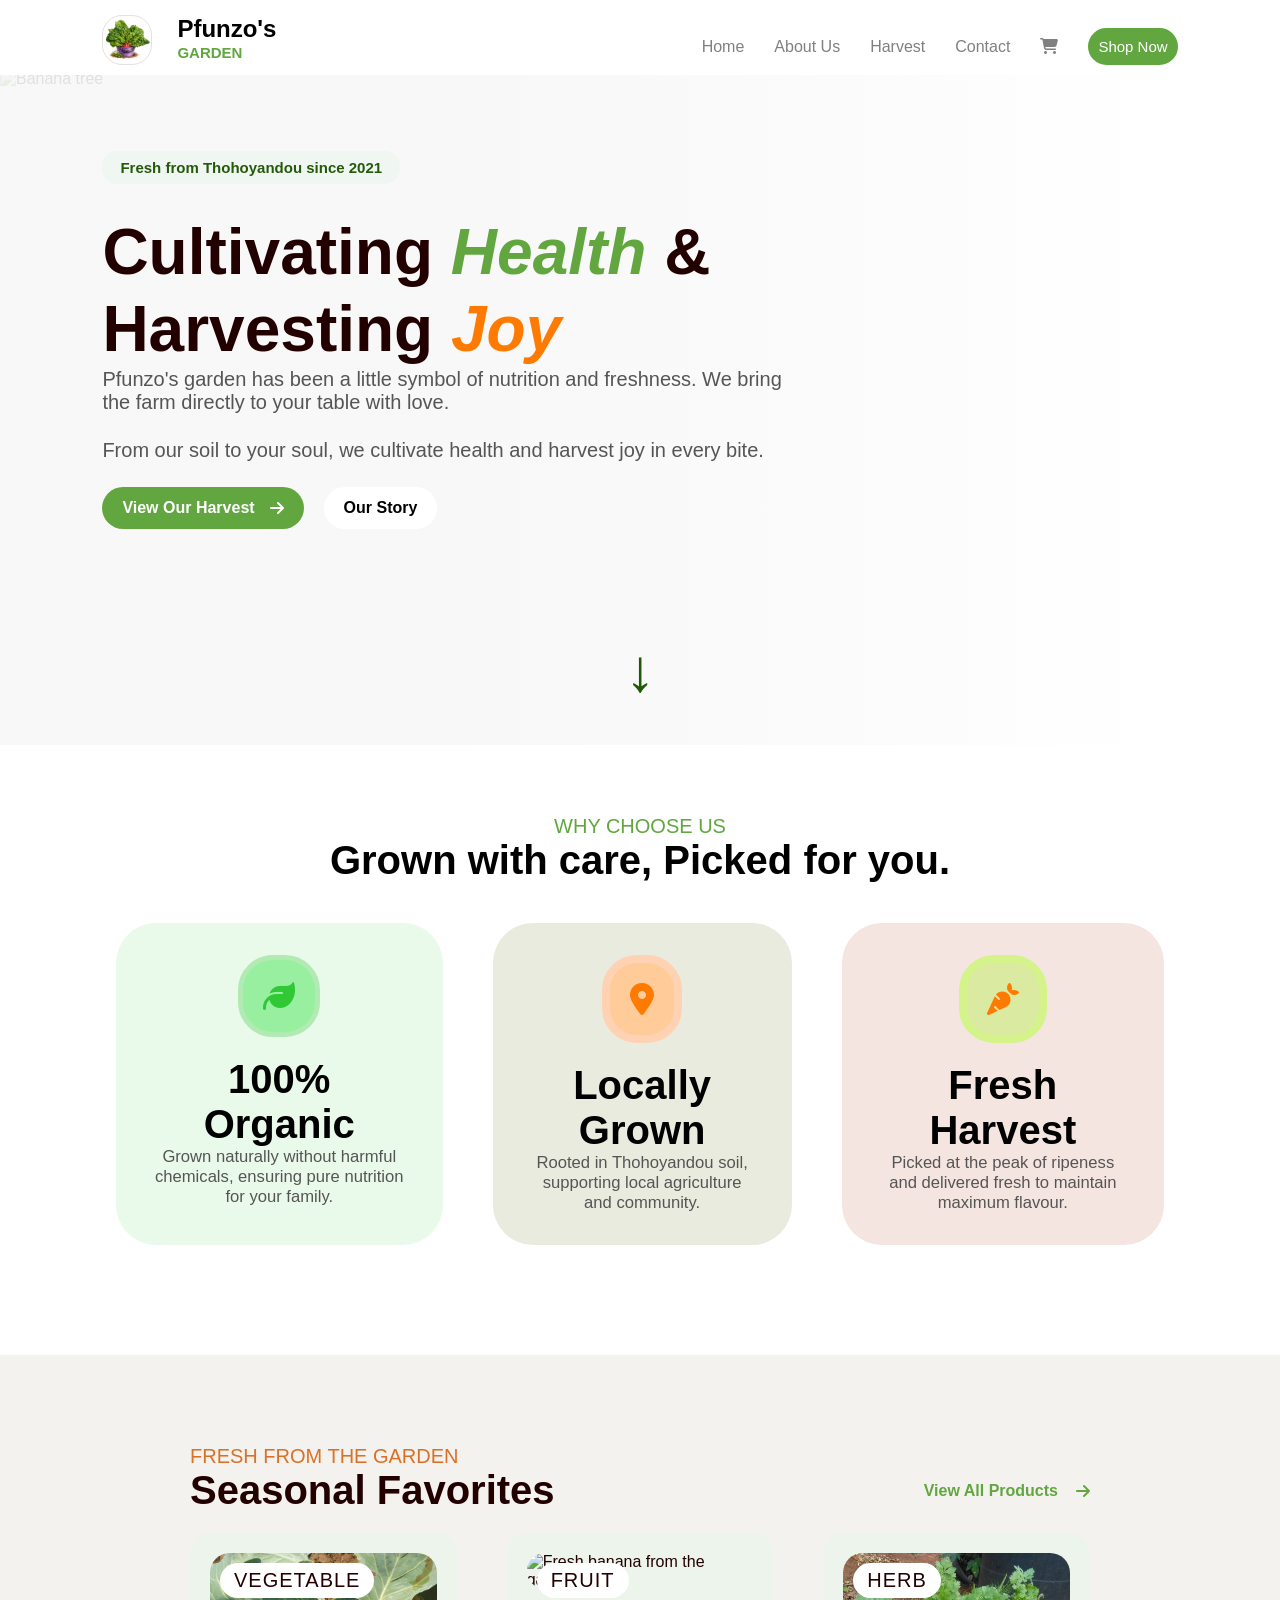
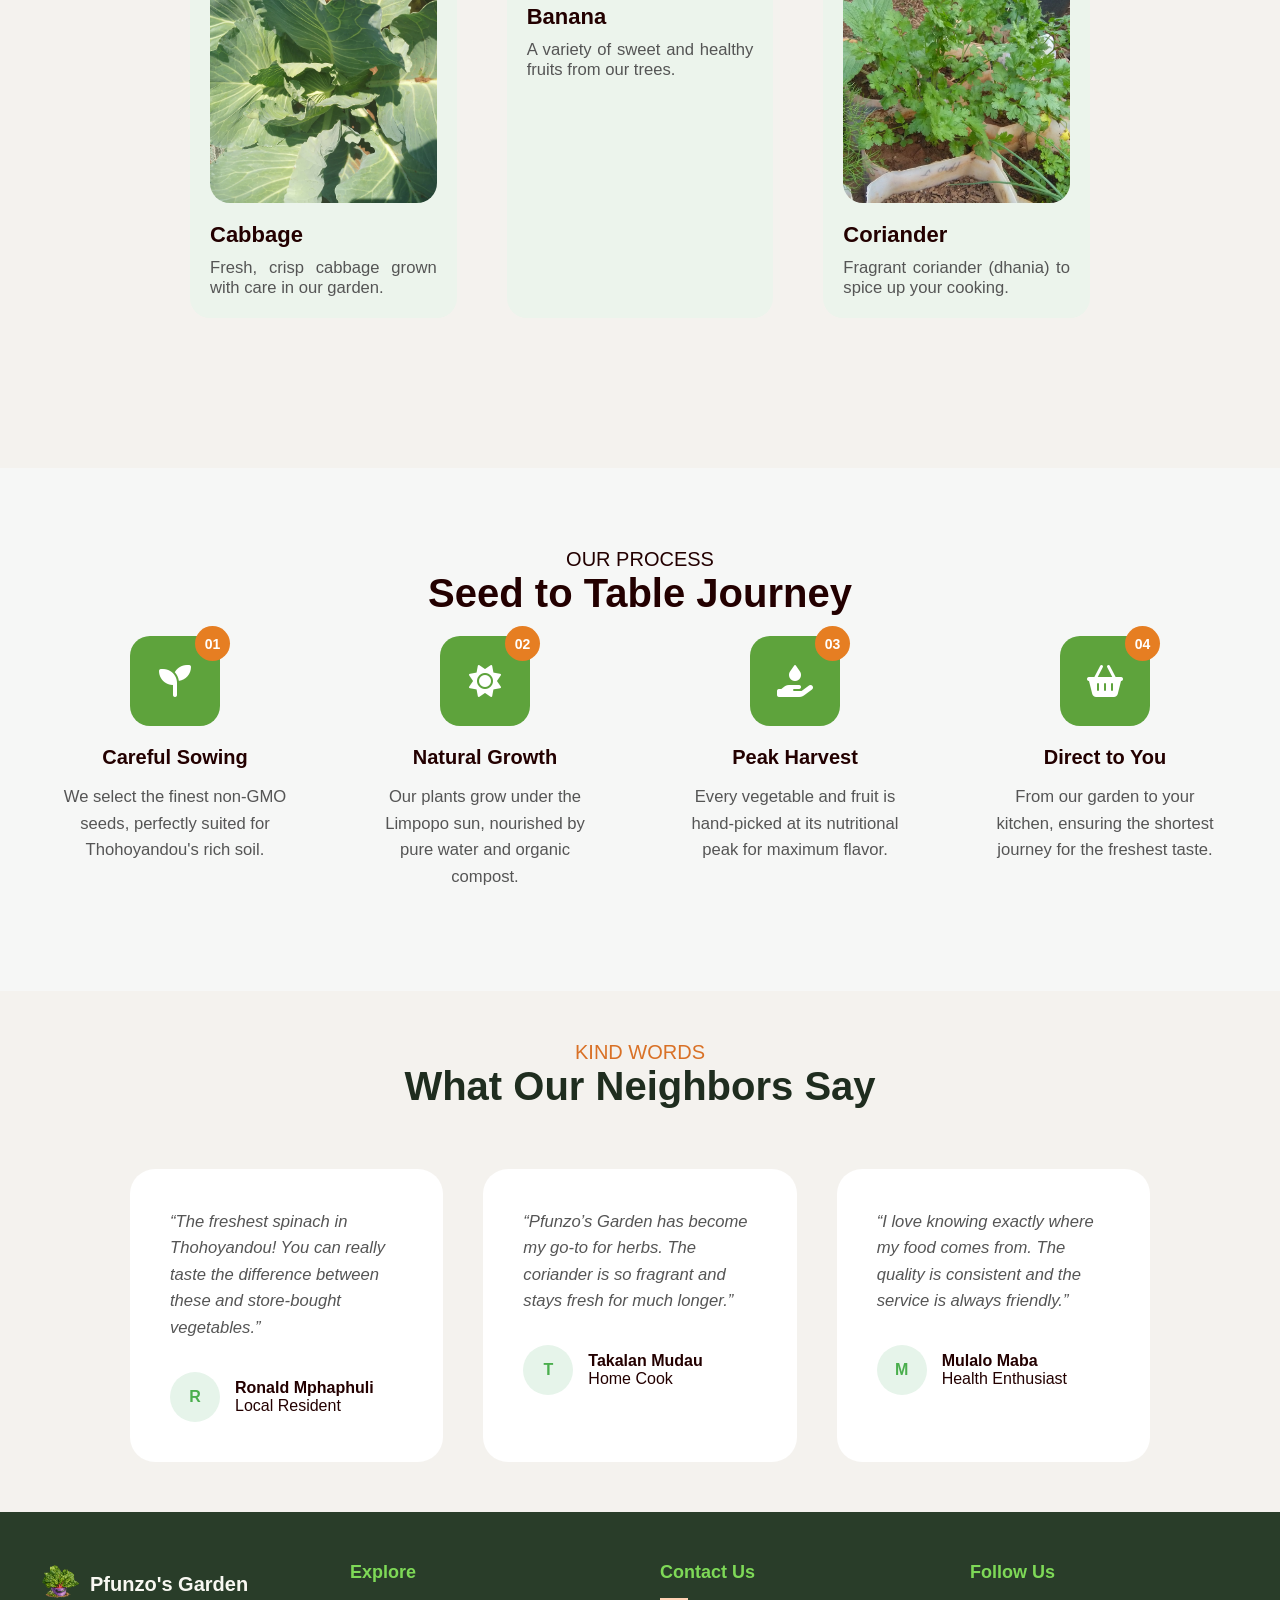
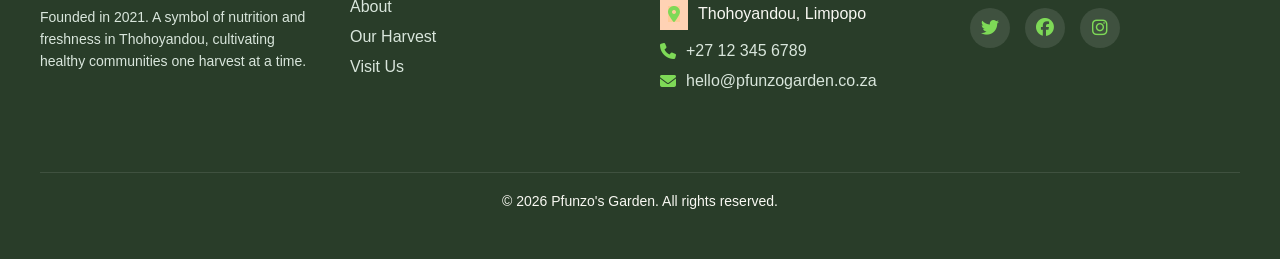
==== commit ab8bd6a9: "Add files via upload" ====
--- a/index.html
+++ b/index.html
@@ -12,7 +12,6 @@
     <link rel="stylesheet" href="https://cdnjs.cloudflare.com/ajax/libs/font-awesome/6.4.0/css/all.min.css">
 
 <body>
-
 
 <header>
     <div class="logo-area">
@@ -319,6 +318,8 @@
             </ul>
         </div>
 
+      
+
         <div id="footer-contact">
             <h2>Contact Us</h2>
             <ul>
@@ -329,6 +330,7 @@
             </ul>
         </div>
 
+       
         <div id="footer-social">
             <h2>Follow Us</h2>
             
@@ -341,12 +343,10 @@
            
         </div>
 
-    </div>
-
   
         
         
     </footer>
-    <script src="script/navigation.js"></script>
+    <script src="scripts/navigation.js"></script>
 </body>
-</html>
+</html>
--- a/css/navigation.css
+++ b/css/navigation.css
@@ -124,7 +124,7 @@
 
 
 /* Hide menu toggle on desktop */
-.menu-toggle {
+.mobile-icons {
     display: none;
     
 }
@@ -136,7 +136,11 @@
 ==================== */
 @media screen and (max-width:768px){
 
-.menu-toggle{
+.cart-icon{
+    display: none;
+}
+
+.mobile-icons{
     display:block;
 }
 
@@ -157,4 +161,14 @@
     display:flex;
 }
 
-}+.mobile-icons{
+    display:flex;
+    align-items:center;
+    gap:15px;
+}
+
+.mobile-cart{
+    font-size:15px;
+    cursor:pointer;
+}
+}
--- a/css/footer.css
+++ b/css/footer.css
@@ -232,4 +232,4 @@
 
   
 
-}+}
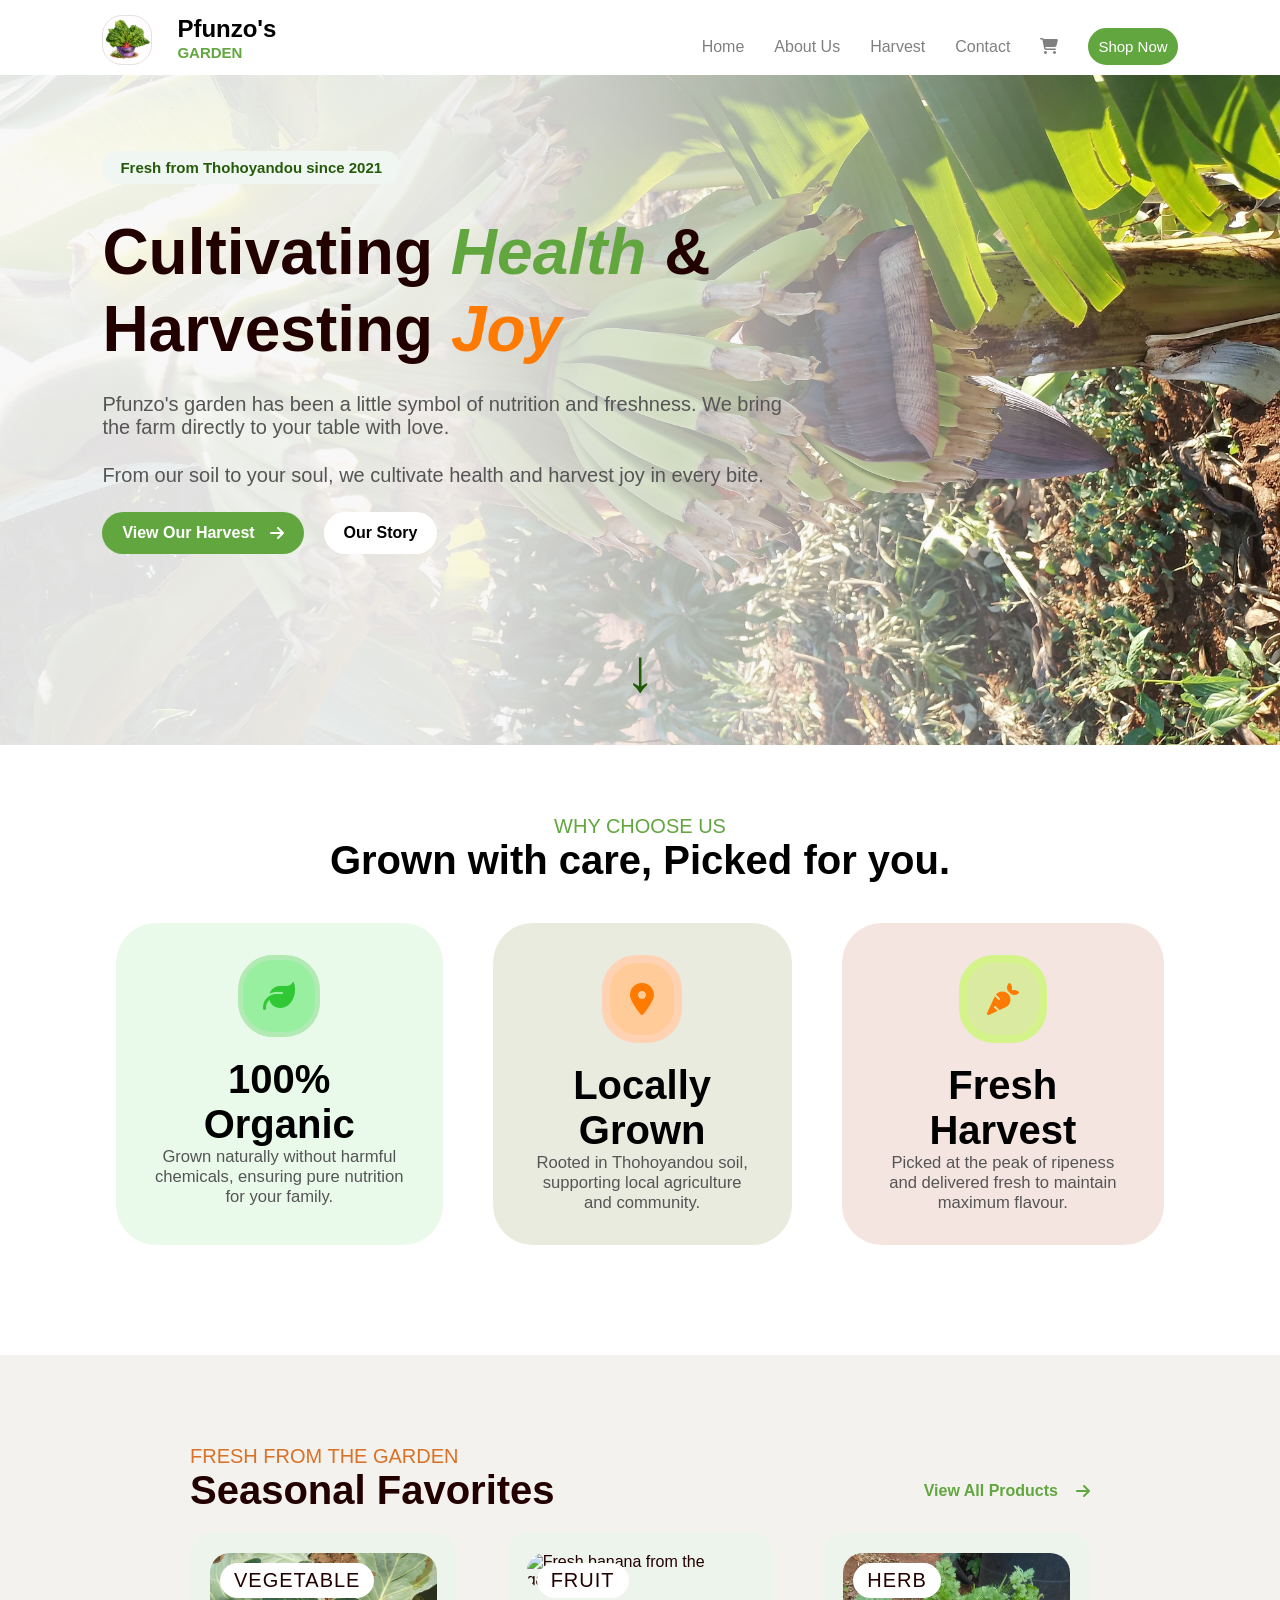
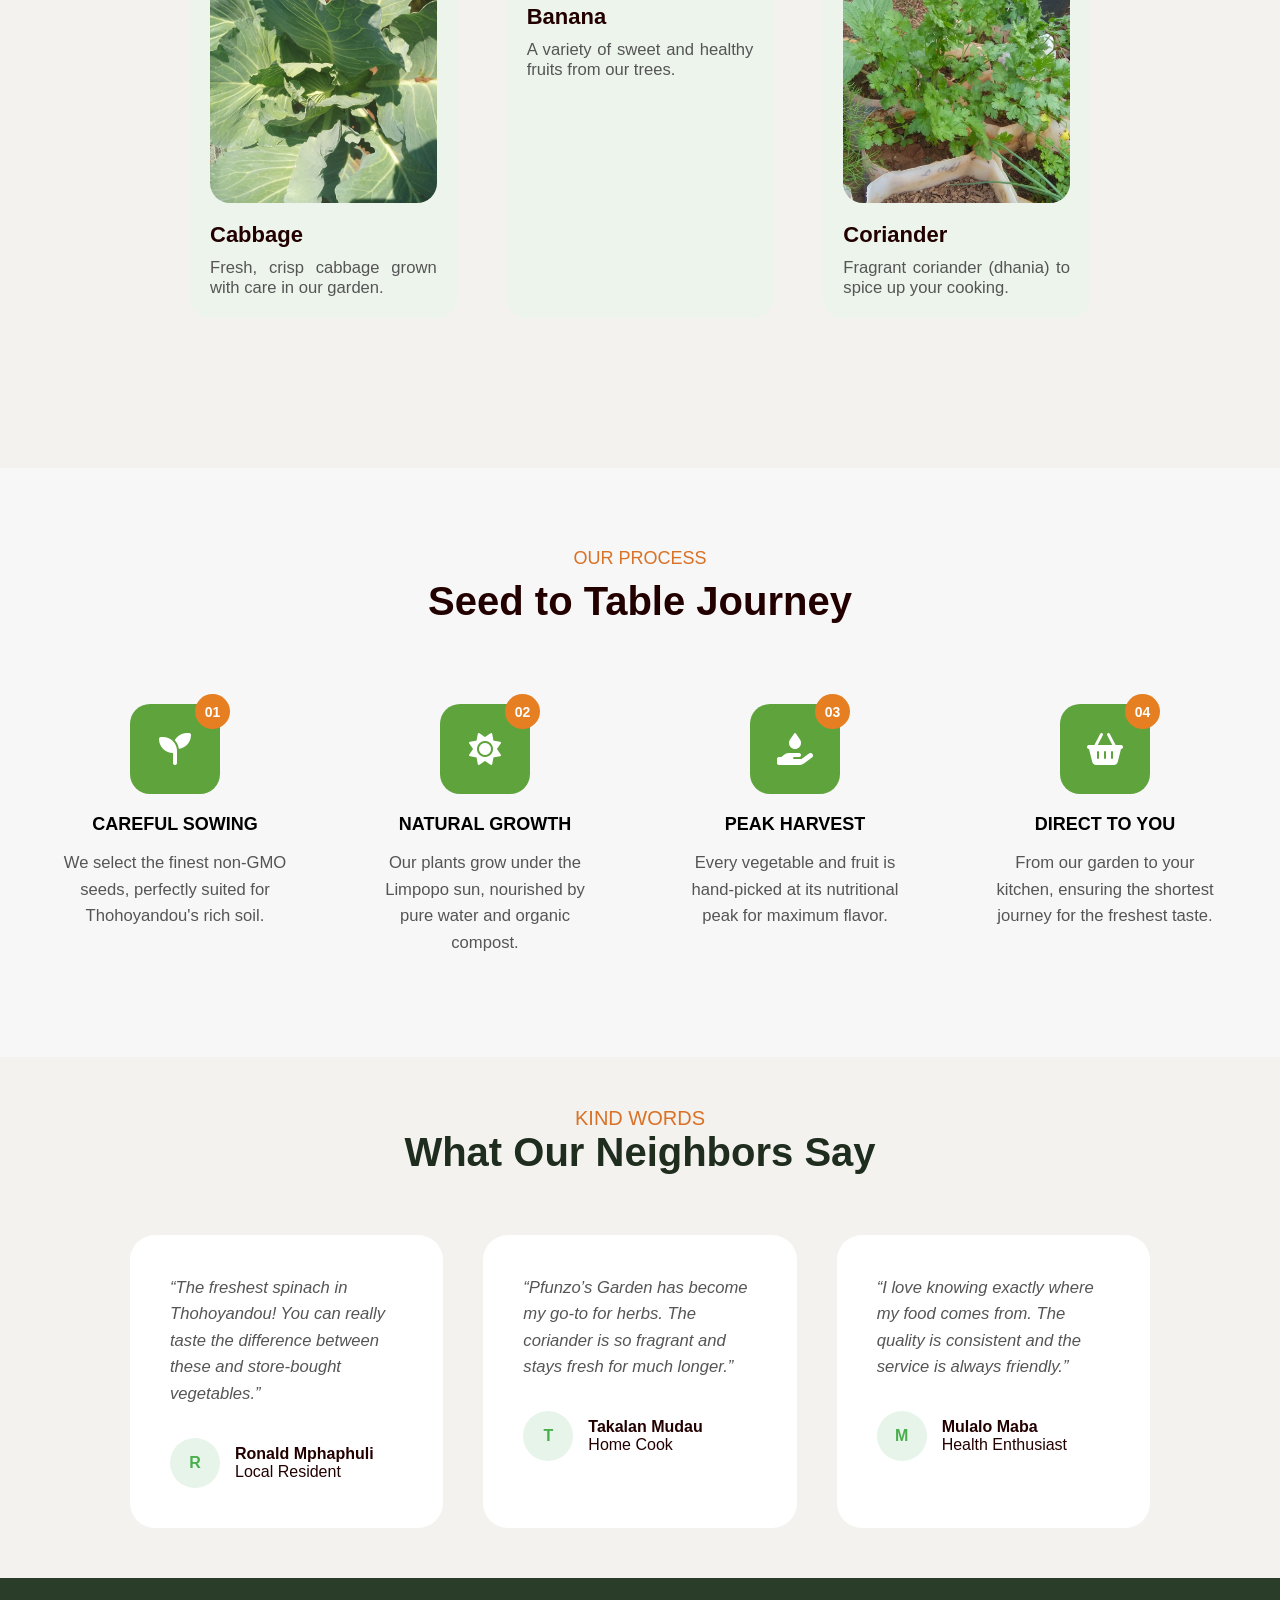
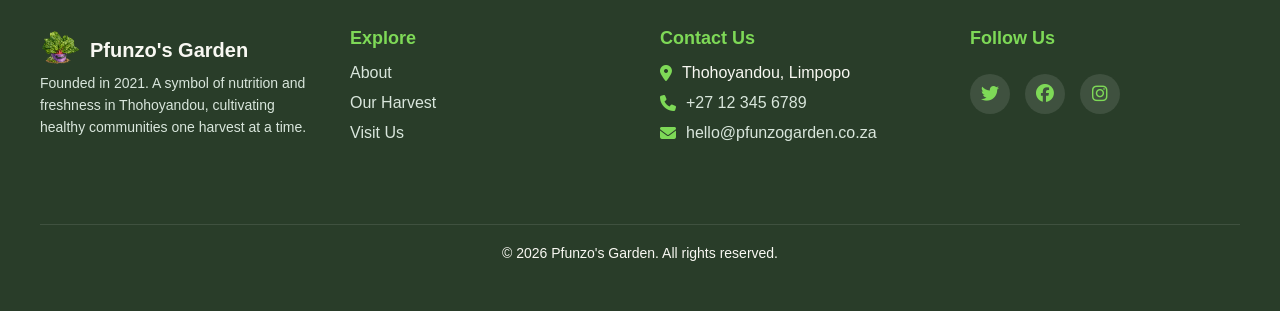
==== commit cbb0d84d: "Add files via upload" ====
--- a/index.html
+++ b/index.html
@@ -62,7 +62,7 @@
     <main>
         <!--    HERO     IMAGE-->
         <div class="hero">
-            <img src="assets/images/hero.jpg" alt="Banana tree" loading="lazy">
+            <img src="assets/images/hero.jpg" alt="Banana tree" fetchpriority="high" decoding="async">
 
             <div class="hero-overlay"></div>
 
--- a/css/footer.css
+++ b/css/footer.css
@@ -88,7 +88,10 @@
     color:#7ed957;
     
 }
-
+/*
+#footer-contact .fas{
+    background-color: none;
+}*/
 
 
 /* Social links */
@@ -232,4 +235,4 @@
 
   
 
-}
+}
--- a/css/index.css
+++ b/css/index.css
@@ -65,22 +65,6 @@
    
    
 }
-/*
-.hero-content{
-    position: relative;
-    z-index: 2;
-    max-width: 650px;
-    padding-left: 8%;
-}*/
-
-/*
-.hero-content h1{
-   /* font-size:65px;
-    font-weight: 800;
-    
-    line-height: 1.2;
-    margin-bottom: 30px;
-}*/
 
 
 
@@ -98,19 +82,6 @@
     
 }
 
-/*span.next-line{
-    display: block;
-}*/
-/*
-.hero-content p{
-    text-align: left;
-    font-size: 24px;
-    color:#555;
-    margin-bottom: 30px;
-    /**/
-}
-
-
 
 .hero-buttons{
     display: flex;
@@ -119,7 +90,7 @@
     align-items: center;
   
 }
-*/
+
 .hero-content h1{
    /* font-size: 65px;*/
     line-height: 1.2;
@@ -303,7 +274,8 @@
     border: #b2eab4 solid 5px;
     background-color: rgb(152, 239, 160);
 }
-.fa-map-marker-alt{
+
+.product-category .fa-map-marker-alt{
     color: #ff7a00;
     border: #ffd2b4 solid 8px;
     background-color: rgb(255, 204, 153);
@@ -476,15 +448,15 @@
     /**/
 }
 
-.process small {
-    color: #6ba84f;
-    font-weight: 600;
+.process h3 {
+    color: #d97126;
+    font-weight: 200;
     text-transform: uppercase;
     font-size: 18px;
     
 }
 
-.process h1 {
+.process h2 {
    /* font-size: 48px;*/
     margin-top: 10px;
     margin-bottom: 60px;
@@ -502,6 +474,10 @@
 .step {
     position: relative;
     padding: 20px;
+}
+
+.step h3{
+    color: black;
 }
 
 .icon-box {
